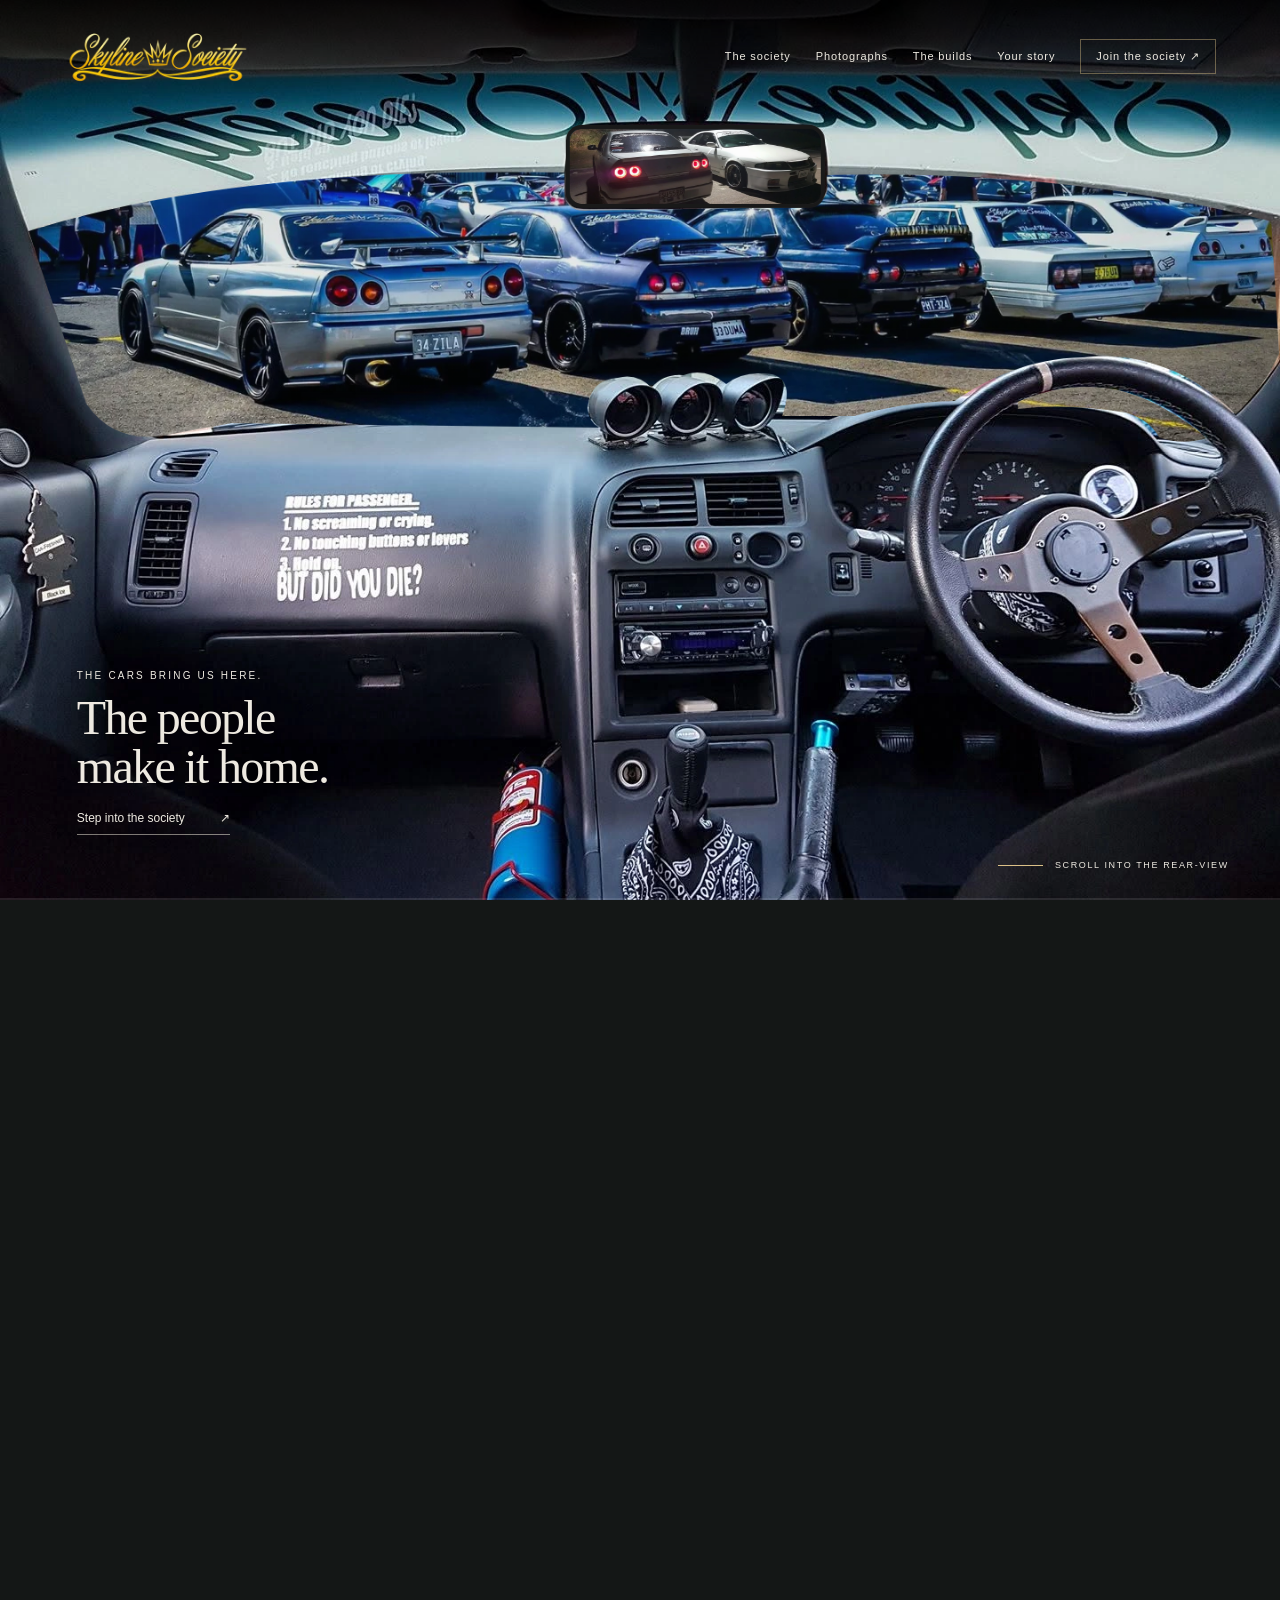
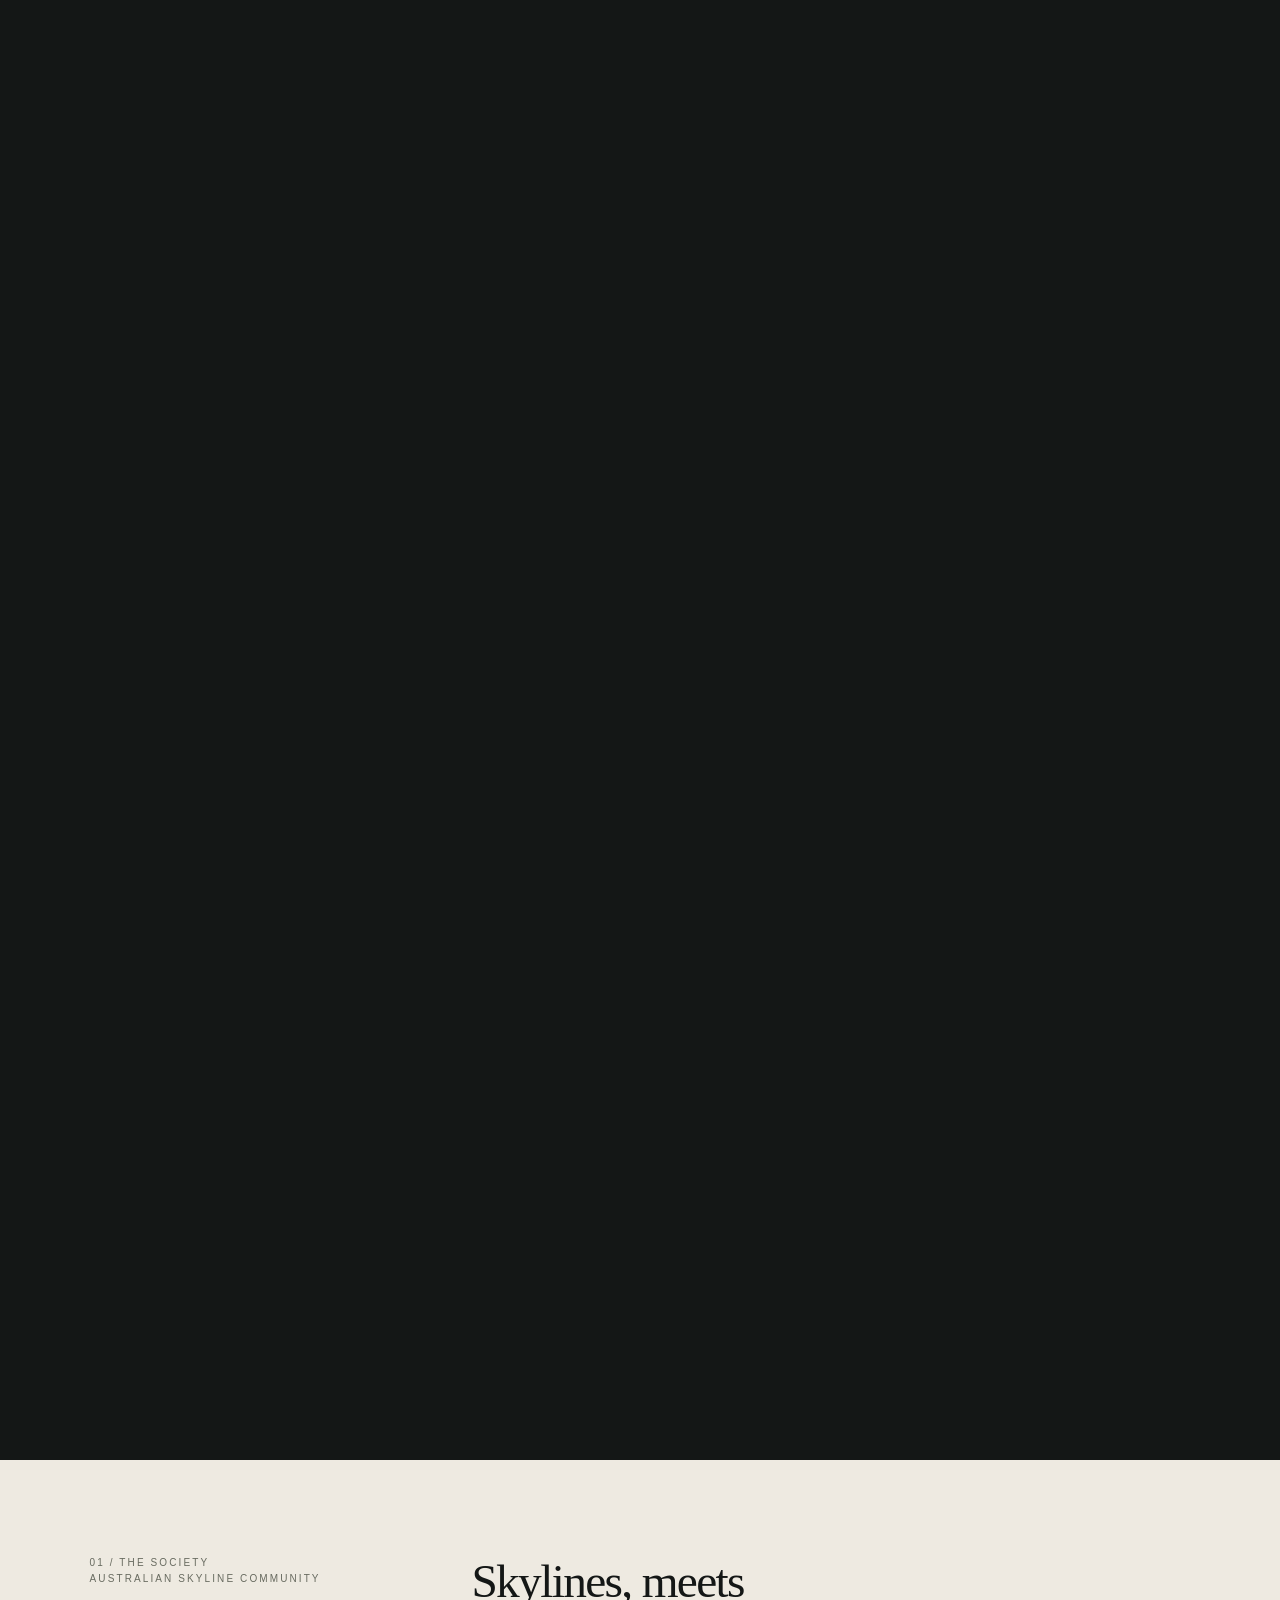
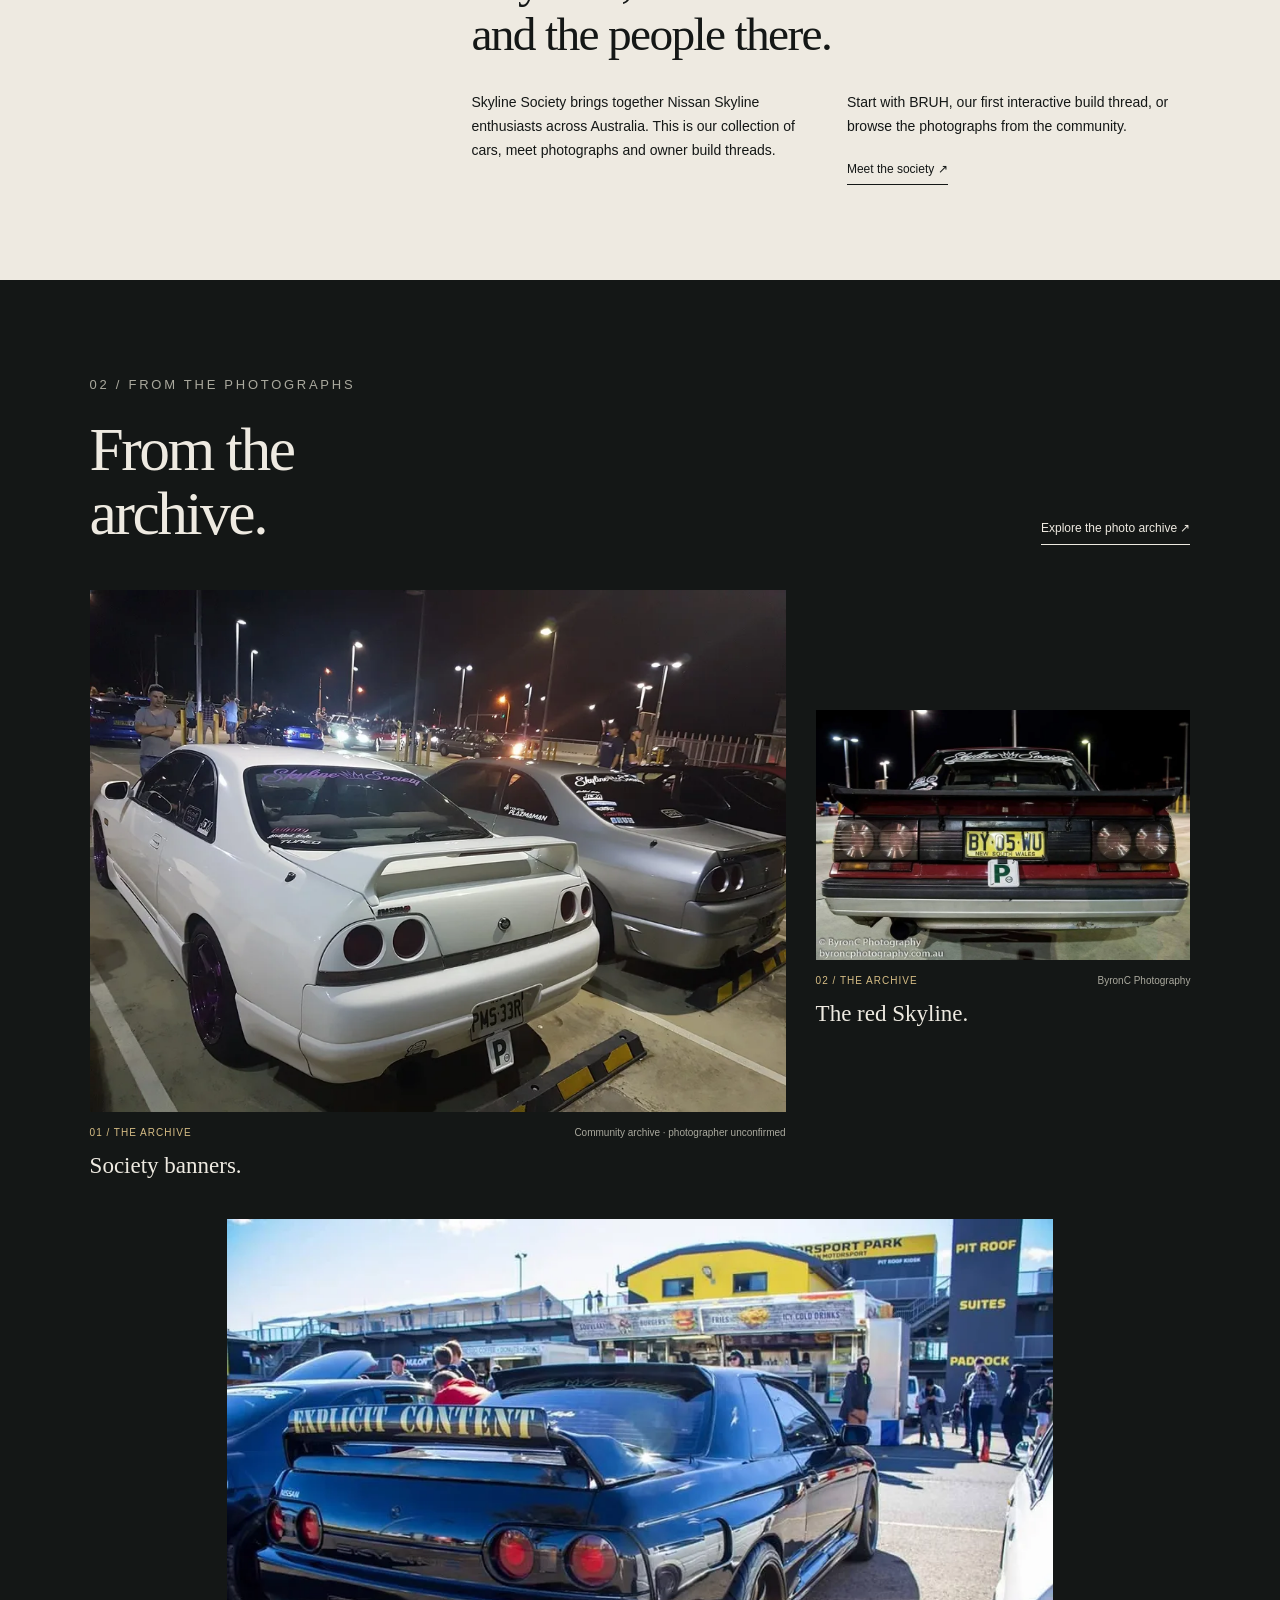
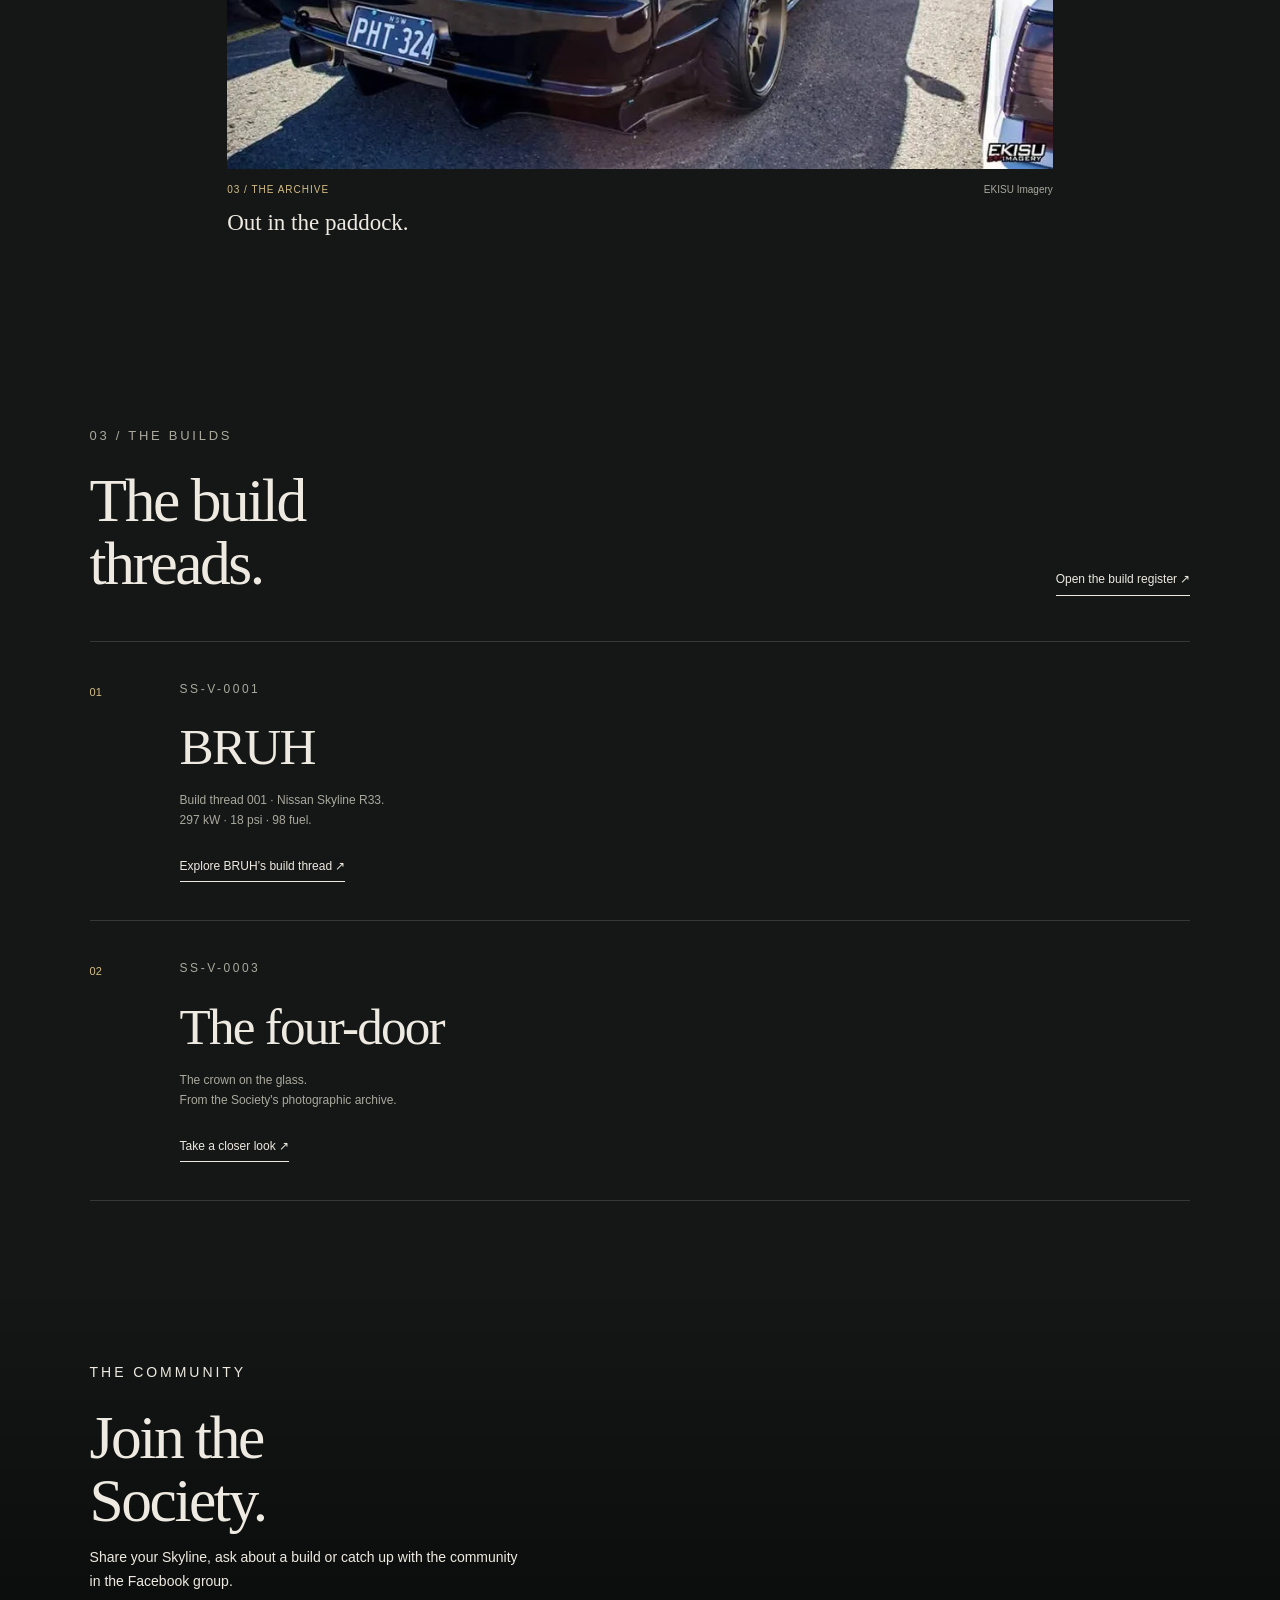
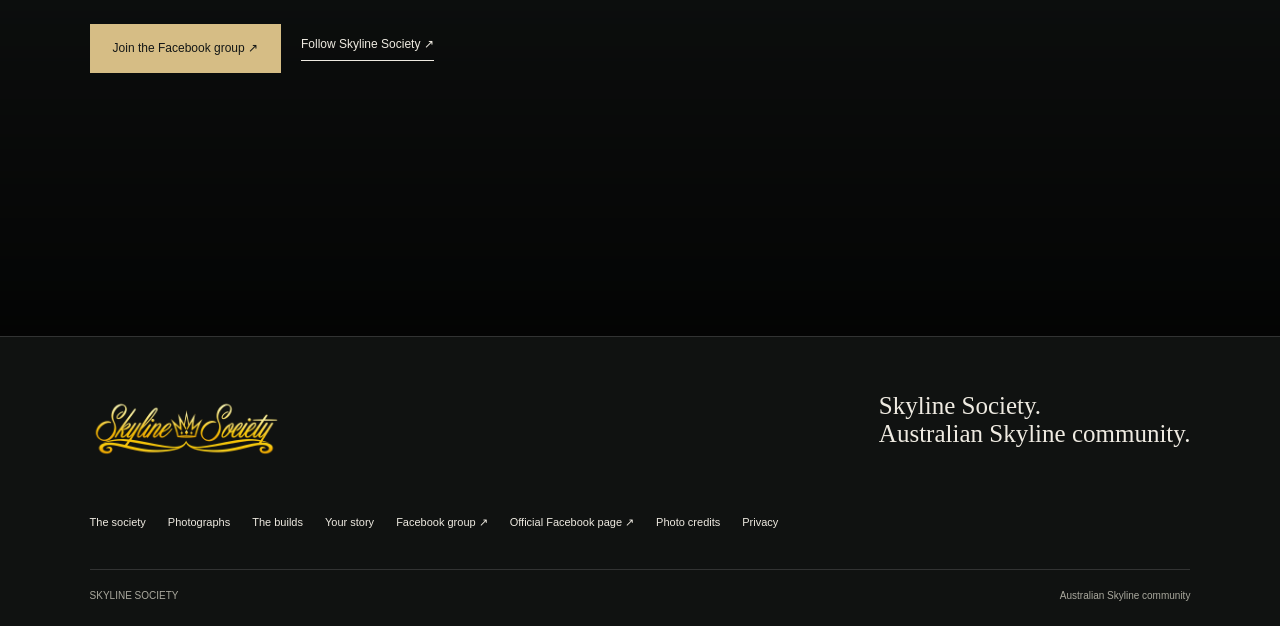
==== index.html @ 72d6beca "Publish Skyline Society website" ====
<!doctype html>
<html lang="en-AU">
<head><meta charset="utf-8"><meta name="viewport" content="width=device-width,initial-scale=1"><meta name="robots" content="index,follow"><meta name="theme-color" content="#111313"><title>Skyline Society — The cars. The people. The society.</title><link rel="stylesheet" href="/landing/landing.css"><script src="/landing/landing.js" defer></script><link rel="stylesheet" href="/site.css"><script src="/site.js" defer></script><link rel="canonical" href="https://skylinesociety.com.au/"><meta property="og:type" content="website"><meta property="og:site_name" content="Skyline Society"><meta property="og:url" content="https://skylinesociety.com.au/"><meta name="referrer" content="strict-origin-when-cross-origin"></head>
<body>
<a class="skip" href="#society">Skip the journey</a>
<header class="site-header home-header"><a class="site-brand" href="/" aria-label="Skyline Society home"><img src="/assets/logo.webp" width="2062" height="763" alt="Skyline Society"></a><button class="menu-toggle" type="button" aria-expanded="false" aria-controls="site-nav">Menu</button><nav class="site-nav" id="site-nav" aria-label="Main navigation"><a href="/society.html">The society</a><a href="/archive.html">Photographs</a><a href="/builds.html">The builds</a><a href="/share.html">Your story</a><a class="join-link" href="https://www.facebook.com/groups/SkylineSociety" target="_blank" rel="noopener noreferrer">Join the society ↗</a></nav></header>
<main>
<section id="journey" class="journey" aria-label="From the cabin into the rear-view mirror">
<div class="viewport">
<div class="cabin" aria-hidden="true">
<svg viewBox="0 0 1440 1080" xmlns="http://www.w3.org/2000/svg">
<defs>
<clipPath id="windscreen"><path d="M32 260 Q265 187 635 194 L635 215 Q635 237 658 237 L904 233 Q931 229 931 210 L930 197 Q1198 190 1430 249 L1439 398 Q1420 438 1390 466 C1350 424 1285 393 1218 402 C1159 403 1110 426 1074 451 Q1020 452 961 468 L880 468 Q897 419 857 420 Q833 419 817 432 Q793 413 769 422 Q747 420 733 436 Q716 419 695 425 Q664 427 661 459 Q662 474 674 481 L260 476 L183 490 Q127 498 97 454 Z"/><path d="M1145 452 Q1235 414 1314 462 Q1340 476 1357 493 Q1329 501 1304 492 Q1293 472 1266 464 Q1200 453 1145 460 Z"/></clipPath>
<linearGradient id="glass" x1="0" y1="0" x2="0" y2="1"><stop stop-color="#33504e" stop-opacity=".16"/><stop offset="1" stop-color="#132927" stop-opacity=".03"/></linearGradient>
</defs>
<image href="/assets/cabin-interior.webp" width="1440" height="1080"/>
<g clip-path="url(#windscreen)"><image href="/assets/paddock-1600.webp" x="0" y="-60" width="1440" height="600" preserveAspectRatio="xMidYMid slice"/><rect x="0" y="170" width="1440" height="340" fill="url(#glass)"/></g>
</svg>
</div>
<div class="mirror" role="img" aria-label="Two Skyline Society cars parked together after dark"><img src="/assets/night-pair-1600.webp" width="2048" height="1536" alt="Silver and white Skyline Society coupes parked together at night" fetchpriority="high"></div>
<div class="intro"><p class="eyebrow">THE CARS BRING US HERE.</p><h1>The people<br>make it home.</h1><a class="journey-link" href="#society">Step into the society <span aria-hidden="true">↗</span></a></div>
<div class="scroll-cue"><span class="cue-line" aria-hidden="true"></span><span>SCROLL INTO THE REAR-VIEW</span></div>
<div class="arrival"><p class="eyebrow">A DIFFERENT VIEW. THE SAME SOCIETY.</p><h2>Good company.<br>After dark.</h2><a href="/builds/bruh/">Explore BRUH’s build <span aria-hidden="true">↗</span></a></div>
<div class="progress" aria-hidden="true"><i></i></div>
</div>
</section>
<section class="chapter paper home-story" id="society"><div class="story-intro"><p class="kicker">01 / THE SOCIETY<br>AUSTRALIAN SKYLINE COMMUNITY</p><div><h2 class="lead">Skylines, meets<br>and the people there.</h2><div class="story-copy"><p>Skyline Society brings together Nissan Skyline enthusiasts across Australia. This is our collection of cars, meet photographs and owner build threads.</p><div><p>Start with BRUH, our first interactive build thread, or browse the photographs from the community.</p><a class="small-link" href="/society.html">Meet the society ↗</a></div></div></div></div></section>
<section class="chapter"><div class="section-top"><div><p class="kicker">02 / FROM THE PHOTOGRAPHS</p><h2 class="section-title">From the<br>archive.</h2></div><a class="small-link" href="/archive.html">Explore the photo archive ↗</a></div><div class="photo-wall"><figure id="banner-pair"><a href="/assets/banner-pair-1600.webp"><img src="/assets/banner-pair-1600.webp" srcset="/assets/banner-pair-480.webp 480w, /assets/banner-pair-960.webp 960w, /assets/banner-pair-1600.webp 1600w" sizes="(max-width:650px) 100vw, 50vw" width="2048" height="1536" alt="White and silver coupes displaying Skyline Society rear-window banners" loading="lazy" decoding="async"></a><figcaption><span class="photo-number">01 / THE ARCHIVE</span><span>Community archive · photographer unconfirmed</span></figcaption><h3>Society banners.</h3></figure><figure id="red-classic"><a href="/assets/red-classic-960.webp"><img src="/assets/red-classic-960.webp" srcset="/assets/red-classic-480.webp 480w, /assets/red-classic-960.webp 960w" sizes="(max-width:650px) 100vw, 50vw" width="1000" height="667" alt="Rear of a red Skyline displaying a Society banner" loading="lazy" decoding="async"></a><figcaption><span class="photo-number">02 / THE ARCHIVE</span><span>ByronC Photography</span></figcaption><h3>The red Skyline.</h3></figure><figure id="black-coupe"><a href="/assets/black-coupe-960.webp"><img src="/assets/black-coupe-960.webp" srcset="/assets/black-coupe-480.webp 480w, /assets/black-coupe-960.webp 960w" sizes="(max-width:650px) 100vw, 50vw" width="1080" height="720" alt="Black Skyline photographed from behind in a paddock" loading="lazy" decoding="async"></a><figcaption><span class="photo-number">03 / THE ARCHIVE</span><span>EKISU Imagery</span></figcaption><h3>Out in the paddock.</h3></figure></div></section>
<section class="chapter" id="builds"><div class="section-top"><div><p class="kicker">03 / THE BUILDS</p><h2 class="section-title">The build<br>threads.</h2></div><a class="small-link" href="/builds.html">Open the build register ↗</a></div><div class="ledger"><article class="ledger-row"><span class="ledger-index">01</span><div><p class="kicker">ss-v-0001</p><h3><a href="/builds/bruh/">BRUH</a></h3><p>Build thread 001 · Nissan Skyline R33.<br>297 kW · 18 psi · 98 fuel.</p><a class="small-link" href="/builds/bruh/">Explore BRUH’s build thread ↗</a></div></article><article class="ledger-row"><span class="ledger-index">02</span><div><p class="kicker">ss-v-0003</p><h3><a href="/vehicles/ss-v-0003.html">The four-door</a></h3><p>The crown on the glass.<br>From the Society's photographic archive.</p><a class="small-link" href="/vehicles/ss-v-0003.html">Take a closer look ↗</a></div></article></div></section>
<section class="community-band community-text"><div><p class="kicker">THE COMMUNITY</p><h2 class="section-title">Join the<br>Society.</h2><p>Share your Skyline, ask about a build or catch up with the community in the Facebook group.</p><div class="action-row"><a class="button" href="https://www.facebook.com/groups/SkylineSociety" target="_blank" rel="noopener noreferrer">Join the Facebook group ↗</a><a class="small-link" href="https://www.facebook.com/SkylineSocietyOfficial" target="_blank" rel="noopener noreferrer">Follow Skyline Society ↗</a></div></div></section>
</main>
<footer class="site-footer"><div class="footer-top"><a href="/" aria-label="Skyline Society home"><img src="/assets/logo.webp" width="2062" height="763" alt="Skyline Society"></a><p>Skyline Society.<br>Australian Skyline community.</p></div><nav class="footer-nav" aria-label="Footer"><a href="/society.html">The society</a><a href="/archive.html">Photographs</a><a href="/builds.html">The builds</a><a href="/share.html">Your story</a><a class="" href="https://www.facebook.com/groups/SkylineSociety" target="_blank" rel="noopener noreferrer">Facebook group ↗</a><a class="" href="https://www.facebook.com/SkylineSocietyOfficial" target="_blank" rel="noopener noreferrer">Official Facebook page ↗</a><a href="/information.html#credits">Photo credits</a><a href="/information.html#privacy">Privacy</a></nav><div class="footer-bottom"><span>SKYLINE SOCIETY</span><span>Australian Skyline community</span></div></footer>
</body></html>
---- landing/landing.css ----
*{box-sizing:border-box}html{scroll-behavior:smooth}body{margin:0;background:#111313;color:#f3efdf;font-family:Arial,Helvetica,sans-serif}a{color:inherit;text-decoration:none}a:hover{text-decoration:underline;text-underline-offset:5px}a:focus-visible{outline:2px solid #ead290;outline-offset:7px}.skip{position:fixed;top:-100px;left:20px;z-index:100;background:#111;padding:15px}.skip:focus{top:20px}.masthead{position:absolute;z-index:10;top:0;left:0;width:100%;display:flex;align-items:center;justify-content:space-between;padding:20px 4vw;background:linear-gradient(#000b,transparent)}.masthead img{width:190px;height:auto;display:block}.masthead nav{display:flex;gap:30px;font-size:12px;letter-spacing:.08em}.journey{height:100svh}.viewport{position:sticky;top:0;height:100svh;overflow:hidden;background:#111313}.cabin{position:absolute;width:1440px;height:1080px;transform-origin:0 0;will-change:transform}.cabin svg{display:block;width:100%;height:100%}.mirror{position:absolute;overflow:hidden;border-radius:15px;outline:5px solid #191919;background:#161919;will-change:left,top,width,height}.mirror img{display:block;width:100%;height:100%;object-fit:cover;object-position:50% 53%}.intro{position:absolute;left:6vw;bottom:14%;max-width:620px;text-shadow:0 2px 28px #000}.intro:before{content:"";position:absolute;inset:-40px -60px;z-index:-1;background:radial-gradient(ellipse,#0009,transparent 72%)}.eyebrow{font-size:10px;font-weight:500;letter-spacing:.22em;line-height:1.6}.intro h1,.arrival h2{font-family:Georgia,'Times New Roman',serif;font-weight:400;font-size:clamp(38px,5.2vw,78px);line-height:1.02;letter-spacing:-.035em;margin:14px 0 24px}.journey-link,.arrival a{font-size:12px;padding-bottom:9px;border-bottom:1px solid #f3efdf88;display:inline-flex;gap:35px}.scroll-cue{position:absolute;bottom:30px;left:6vw;display:flex;align-items:center;gap:12px;font-size:9px;letter-spacing:.18em}.cue-line{display:block;height:1px;width:45px;background:#dbc087}.arrival{position:absolute;bottom:10%;left:6vw;opacity:0;visibility:hidden;text-shadow:0 2px 25px #000}.progress{position:absolute;bottom:0;left:0;width:100%;height:2px;background:#ffffff1a}.progress i{display:block;height:100%;width:100%;background:#d2b875;transform:scaleX(0);transform-origin:left}.society{display:grid;grid-template-columns:1fr 2fr;gap:30px;padding:100px 7vw;background:#eeeadf;color:#272822;scroll-margin-top:20px}.society h2{font:400 clamp(34px,4vw,62px)/1.05 Georgia,serif;letter-spacing:-.04em;margin:0 0 28px}.society p:not(.eyebrow){max-width:420px;line-height:1.7;font-size:15px}.links{display:flex;flex-wrap:wrap;gap:22px;margin-top:32px;font-size:12px}.links a{padding-bottom:7px;border-bottom:1px solid #666}.full-photo{margin:0;position:relative}.full-photo img{display:block;width:100%;max-height:750px;object-fit:cover}.full-photo figcaption{padding:20px 7vw;font:400 22px Georgia,serif}footer{padding:35px 7vw;display:flex;flex-wrap:wrap;gap:20px;justify-content:space-between;font-size:11px;color:#bcbbaa}.enhanced .journey{height:340svh}.no-motion .journey{height:100svh}.no-motion .scroll-cue{display:none}.no-motion .viewport{position:relative}.no-motion .progress{display:none}@media(max-width:650px){.masthead{padding:20px}.masthead img{width:140px}.masthead nav{gap:14px;font-size:10px}.intro{left:24px;bottom:15%}.intro h1{font-size:43px}.scroll-cue{left:24px;bottom:26px;font-size:8px}.arrival{left:24px;right:20px;bottom:9%}.arrival h2{font-size:48px}.society{grid-template-columns:1fr;padding:65px 25px}.society h2{font-size:38px}.full-photo img{min-height:320px}.links{flex-direction:column;align-items:flex-start}footer{padding:30px 25px}.enhanced .journey{height:290svh}}@media(prefers-reduced-motion:reduce){html{scroll-behavior:auto}}
.enhanced.no-motion .journey{height:100svh}@media(min-width:651px){.intro{bottom:65px}.intro h1{font-size:48px;margin:10px 0 16px}.intro .eyebrow{margin:0}.scroll-cue{left:auto;right:4vw;bottom:30px}}
---- site.css ----
:root{--ink:#141716;--paper:#eeeae1;--gold:#d6bd85;--quiet:#aaa99e;--line:#ffffff24}*{box-sizing:border-box}html{scroll-behavior:smooth}body{margin:0;background:var(--ink);color:var(--paper);font-family:Arial,Helvetica,sans-serif}a{color:inherit;text-decoration:none}a:hover{text-decoration:underline;text-underline-offset:5px}button,input,textarea{font:inherit}button,a,input,textarea{touch-action:manipulation}a:focus-visible,button:focus-visible,input:focus-visible,textarea:focus-visible,summary:focus-visible{outline:2px solid var(--gold);outline-offset:5px}button{cursor:pointer}img{max-width:100%;height:auto}figure{margin:0}p{line-height:1.7}button{color:inherit}.skip{position:fixed;left:20px;top:-100px;z-index:90;padding:15px;background:var(--ink)}.skip:focus{top:15px}.site-header{display:flex;align-items:center;justify-content:space-between;gap:24px;padding:22px 5vw;border-bottom:1px solid var(--line);position:relative;z-index:20;background:var(--ink)}.site-header.home-header{position:absolute;top:0;left:0;width:100%;background:linear-gradient(#000c,transparent);border:0}.site-brand{display:block;flex-shrink:0}.site-brand img{display:block;width:185px}.site-nav{display:flex;align-items:center;gap:25px;font-size:11px;letter-spacing:.08em}.site-nav a[aria-current=page]{color:var(--gold)}.site-nav .join-link{padding:10px 15px;border:1px solid #d6bd8570}.menu-toggle{display:none;background:transparent;border:1px solid var(--line);padding:10px 14px}.site-main{min-height:70vh}.kicker{font-size:10px;letter-spacing:.21em;text-transform:uppercase;line-height:1.6;margin:0 0 22px;font-weight:400}.display{font:400 clamp(44px,6.5vw,100px)/.96 Georgia,'Times New Roman',serif;letter-spacing:-.055em;margin:0}.display em{font-weight:400;color:var(--gold)}.section-title{font:400 clamp(35px,4.8vw,70px)/1.03 Georgia,serif;letter-spacing:-.04em;margin:0}.small-link{display:inline-block;font-size:12px;border-bottom:1px solid currentColor;padding:0 0 7px;line-height:1.4}.section-top{display:flex;justify-content:space-between;align-items:flex-end;gap:30px;margin-bottom:45px}.section-top p{max-width:340px;font-size:13px;color:var(--quiet)}.chapter{padding:95px 7vw}.paper{background:var(--paper);color:var(--ink)}.paper .kicker{color:#686b60}.paper .section-top p{color:#65685e}.story-intro{display:grid;grid-template-columns:1fr 2.2fr;gap:55px}.story-intro .lead{font:400 clamp(30px,3.7vw,56px)/1.12 Georgia,serif;letter-spacing:-.035em;max-width:880px;margin:0 0 30px}.story-intro .story-copy{display:grid;grid-template-columns:1fr 1fr;gap:32px;max-width:780px}.story-copy p{font-size:14px;margin:0 0 20px}.signoff{width:175px;display:block;margin-top:20px}.photo-wall{display:grid;grid-template-columns:1.3fr .7fr;gap:40px 30px;align-items:start}.photo-wall figure:nth-child(2){padding-top:120px}.photo-wall figure:nth-child(3){grid-column:1/-1;width:75%;margin:auto}.photo-wall img{display:block;width:100%}.photo-wall figcaption,.photo-caption{display:flex;justify-content:space-between;gap:15px;margin-top:13px;font-size:10px;line-height:1.6;color:var(--quiet)}.photo-wall .photo-number{color:var(--gold);letter-spacing:.1em}.photo-wall h3{font:400 23px Georgia,serif;margin:12px 0 0}.ledger{border-top:1px solid var(--line)}.ledger-row{display:grid;grid-template-columns:55px 1fr 1.35fr;gap:35px;padding:38px 0;border-bottom:1px solid var(--line);align-items:center}.ledger-index{font-size:11px;color:var(--gold);align-self:start;padding-top:6px}.ledger-row h3,.ledger-row h2{font:400 clamp(32px,4vw,56px)/1 Georgia,serif;letter-spacing:-.035em;margin:10px 0 18px}.ledger-row p{font-size:12px;color:var(--quiet);max-width:310px}.ledger-image img{display:block;width:100%;max-height:430px;object-fit:contain;background:#101211}.ledger-row .small-link{margin-top:15px}.community-band{position:relative;min-height:640px;display:flex;align-items:flex-end;isolation:isolate;padding:65px 7vw}.community-band>img{position:absolute;inset:0;width:100%;height:100%;object-fit:cover;z-index:-2}.community-band:after{content:"";position:absolute;inset:0;background:linear-gradient(transparent,#000c);z-index:-1}.community-band .section-title{max-width:650px}.community-band p{max-width:440px;font-size:14px}.action-row{display:flex;flex-wrap:wrap;gap:20px;align-items:center;margin-top:30px}.button{display:inline-flex;align-items:center;justify-content:center;gap:20px;padding:15px 22px;border:1px solid #d6bd8588;background:var(--gold);color:var(--ink);font-size:12px;line-height:1.4;min-height:46px}.button.secondary{background:transparent;color:inherit;border-color:currentColor}.button:hover{text-decoration:none;filter:brightness(1.08)}.merch-block{display:grid;grid-template-columns:1fr 1fr;gap:70px;align-items:center}.merch-mark{display:flex;align-items:center;justify-content:center;min-height:280px;background:#171b18;padding:50px}.merch-mark img{width:100%}.merch-block p{max-width:420px;font-size:14px}.quiet{color:var(--quiet)}.paper .quiet{color:#666b61}.site-footer{display:block;padding:55px 7vw 25px;background:#101211;border-top:1px solid var(--line);font-size:12px;color:var(--paper)}.footer-top{display:flex;justify-content:space-between;gap:30px;align-items:start;margin-bottom:50px}.footer-top img{width:190px}.footer-top p{font:400 25px Georgia,serif;margin:0}.footer-nav{display:flex;flex-wrap:wrap;gap:22px;margin-bottom:40px;font-size:11px}.footer-bottom{display:flex;justify-content:space-between;flex-wrap:wrap;gap:16px;padding-top:20px;border-top:1px solid var(--line);font-size:10px;color:var(--quiet)}.page-title{padding:80px 7vw 55px}.page-title .intro-copy{max-width:560px;font-size:14px;color:var(--quiet);margin:30px 0 0}.page-title .back{display:block;width:fit-content;margin-bottom:35px;font-size:11px;color:var(--gold)}.archive-tools{display:none;gap:25px;align-items:center;justify-content:space-between;padding:0 7vw 35px;flex-wrap:wrap}.js .archive-tools{display:flex}.filter-list{display:flex;gap:8px;flex-wrap:wrap}.filter-list button{border:1px solid var(--line);background:transparent;padding:11px 16px;font-size:11px}.filter-list button[aria-pressed=true]{background:var(--paper);color:var(--ink)}.archive-search{display:flex;gap:12px;align-items:center;font-size:11px}.archive-search input{border:0;border-bottom:1px solid #b3b3a680;background:transparent;color:var(--paper);padding:10px 0;width:200px;border-radius:0}.result-count{font-size:11px;color:var(--quiet);padding:0 7vw 22px;margin:0}.archive-grid{padding:0 7vw 90px;display:grid;grid-template-columns:repeat(3,minmax(0,1fr));gap:45px 24px;align-items:start}.archive-grid figure img{display:block;width:100%;background:#0b0d0c}.archive-grid figure h2{font-size:12px;line-height:1.5;font-weight:400;margin:13px 0 5px}.archive-grid figure p{font-size:10px;color:var(--quiet);margin:0}.archive-grid figure[hidden]{display:none}.empty-result{padding:0 7vw 80px;font:400 25px Georgia,serif}.viewer{border:1px solid #ffffff29;background:#111513;color:var(--paper);padding:18px;width:min(1200px,96vw);max-height:96svh}.viewer::backdrop{background:#030504ee}.viewer-toolbar{display:flex;align-items:center;justify-content:space-between;gap:15px;font-size:11px;margin-bottom:12px}.viewer button{background:transparent;border:1px solid #ffffff40;padding:10px 16px;font-size:11px;min-height:42px}.viewer img{display:block;max-height:69svh;width:100%;object-fit:contain}.viewer-caption{font-size:12px;line-height:1.5}.viewer-credit{font-size:10px;color:var(--quiet)}.viewer-bottom{display:flex;justify-content:space-between;align-items:center;gap:15px}.feature-layout{padding:0 7vw 80px}.feature-hero img{display:block;max-height:80svh;object-fit:contain;width:100%;background:#101211}.feature-text{display:grid;grid-template-columns:1.4fr 1fr;gap:80px;padding:65px 0}.feature-text h2{font:400 35px Georgia,serif;margin:0 0 20px}.feature-text p{font-size:14px;max-width:570px}.record{margin:0}.record div{display:flex;justify-content:space-between;gap:20px;border-top:1px solid var(--line);padding:18px 0;font-size:11px}.record dt{color:var(--quiet)}.record dd{text-align:right;margin:0}.feature-gallery{display:grid;grid-template-columns:1fr 1fr;gap:25px}.feature-gallery img{display:block;width:100%}.profile-next{display:flex;justify-content:space-between;gap:20px;border-top:1px solid var(--line);margin-top:50px;padding-top:25px;font-size:12px}.split-story{display:grid;grid-template-columns:1fr 1fr;gap:55px;align-items:center}.split-story img{display:block;width:100%}.split-story p{font-size:14px;max-width:460px}.wide-photo{margin:0}.wide-photo img{display:block;width:100%;max-height:760px;object-fit:contain;background:#0d100e}.wide-photo figcaption{padding:12px 7vw;font-size:10px;color:var(--quiet)}.contribute-grid{display:grid;grid-template-columns:.8fr 1.2fr;gap:80px}.contribute-grid h2{font:400 34px Georgia,serif;margin:0 0 25px}.contribute-grid p,.contribute-grid li{font-size:13px;line-height:1.7}.contribute-grid ul{padding-left:18px}.draft-form{border-top:1px solid var(--line);padding-top:30px}.draft-form label{display:block;font-size:12px;margin-bottom:22px}.draft-form input,.draft-form textarea{display:block;width:100%;margin-top:10px;border:1px solid #ffffff35;background:#101411;color:var(--paper);padding:14px;line-height:1.5;border-radius:0}.draft-form textarea{min-height:145px;resize:vertical}.draft-form .field-row{display:grid;grid-template-columns:1fr 1fr;gap:20px}.form-status{font-size:12px;color:var(--gold);min-height:22px}.js-only{display:none}.js .js-only{display:block}.notes-layout{padding:0 7vw 90px;max-width:1100px}.notes-layout section{padding:25px 0;border-top:1px solid var(--line);scroll-margin-top:30px}.notes-layout h2{font:400 32px Georgia,serif}.notes-layout p,.notes-layout li{font-size:13px;line-height:1.8}.credit-list{padding-left:20px}.credit-list li{margin-bottom:12px}.concept-boards{padding:0 4vw 70px}.concept-boards figure{margin:0 0 55px}.concept-boards img{display:block;width:100%}.concept-boards figcaption{padding-top:15px;font-size:12px}.concept-directory{display:flex;flex-wrap:wrap;gap:12px;margin-top:25px}.concept-directory a{padding:12px 16px;border:1px solid var(--line);font-size:12px}.end-note{padding-top:30px;border-top:1px solid var(--line);font-size:11px;color:var(--quiet)}.home-story .kicker{font-size:10px}.home-story{scroll-margin-top:20px}#builds,#shirt{scroll-margin-top:25px}@media(min-width:1500px){.chapter,.page-title,.archive-tools,.feature-layout{padding-left:max(7vw,calc((100vw - 1500px)/2));padding-right:max(7vw,calc((100vw - 1500px)/2))}}@media(max-width:900px){.site-nav{gap:15px}.site-brand img{width:155px}.site-nav .join-link{display:none}.chapter{padding:65px 6vw}.story-intro{grid-template-columns:1fr;gap:20px}.photo-wall{gap:30px 20px}.photo-wall figure:nth-child(2){padding-top:60px}.ledger-row{grid-template-columns:35px 1fr 1.1fr;gap:20px}.community-band{min-height:540px}.archive-grid{grid-template-columns:repeat(2,minmax(0,1fr))}.feature-text{gap:40px}.contribute-grid{gap:35px}.merch-block{gap:35px}}@media(max-width:650px){.site-header{padding:18px 22px;gap:15px;flex-wrap:wrap}.site-brand img{width:140px}.js .menu-toggle{display:block}.site-nav{width:100%;flex-wrap:wrap;padding:15px 0;gap:20px}.js .site-nav{display:none}.js .site-nav.is-open{display:flex}.home-header:has(.is-open){background:#131714}.site-nav a{padding:8px 0;font-size:12px}.site-nav .join-link{display:inline-flex}.display{font-size:55px}.page-title{padding:55px 25px 40px}.section-title{font-size:40px}.chapter{padding:58px 25px}.story-intro .lead{font-size:33px}.story-intro .story-copy{grid-template-columns:1fr;gap:0}.section-top{display:block;margin-bottom:30px}.section-top>.small-link{margin-top:25px}.photo-wall{grid-template-columns:1fr}.photo-wall figure:nth-child(2){padding-top:0;width:82%;margin-left:auto}.photo-wall figure:nth-child(3){width:100%}.ledger-row{grid-template-columns:28px 1fr;gap:15px;padding:30px 0}.ledger-image{grid-column:2}.ledger-row h3,.ledger-row h2{font-size:38px}.ledger-row p{font-size:12px}.community-band{min-height:560px;padding:40px 25px}.community-band>img{object-position:45% center}.action-row{gap:18px}.merch-block{grid-template-columns:1fr;gap:35px}.merch-mark{min-height:180px;padding:35px}.footer-top{display:block;margin-bottom:30px}.footer-top p{margin-top:25px;font-size:22px}.site-footer{padding:40px 25px 25px}.footer-nav{gap:20px;line-height:1.6}.archive-tools{padding:0 25px 25px;gap:20px}.filter-list{gap:6px}.filter-list button{padding:10px 12px;min-height:42px}.archive-search{width:100%;justify-content:space-between}.archive-search input{width:70%;font-size:16px}.result-count{padding:0 25px 20px}.archive-grid{padding:0 25px 55px;gap:32px 15px}.archive-grid figure:first-child{grid-column:1/-1}.archive-grid figure h2{font-size:11px}.archive-grid figure p{font-size:10px}.viewer{padding:12px}.viewer img{max-height:59svh}.viewer-caption{font-size:11px}.viewer-toolbar{font-size:10px}.feature-layout{padding:0 25px 55px}.feature-text{grid-template-columns:1fr;gap:30px;padding:40px 0}.feature-gallery{grid-template-columns:1fr;gap:30px}.split-story,.contribute-grid{grid-template-columns:1fr;gap:35px}.draft-form .field-row{grid-template-columns:1fr;gap:0}.draft-form input,.draft-form textarea{font-size:16px}.notes-layout{padding:0 25px 55px}.concept-boards{padding:0 15px 45px}.concept-directory a{padding:12px}.empty-result{padding:0 25px 60px}}@media(prefers-reduced-motion:reduce){html{scroll-behavior:auto}}

@media(max-width:650px){.display{font-size:clamp(42px,13.8vw,55px)}.contribute-grid .action-row+h2{margin-top:38px}}
html:not(.enhanced) .cabin{width:100%;height:auto;aspect-ratio:4/3;top:0;left:0}
html:not(.enhanced) .mirror{left:44.5vw;top:10.07vw;width:19.58vw;height:5.83vw;outline-width:3px}
html:not(.enhanced) .viewport{background:#111313}
html:not(.enhanced) .intro{z-index:1}
@media(max-width:650px){html:not(.enhanced) .cabin{width:1000px;left:calc(50% - 542px)}html:not(.enhanced) .mirror{left:calc(50% - 97px);top:101px;width:196px;height:58px}}

.ledger-row{grid-template-columns:55px minmax(0,1fr)}.ledger-row>div{max-width:760px}.community-text{display:block;padding:65px 7vw}.community-text>div{max-width:720px}.community-text h2{max-width:600px}.wide-photo img{object-fit:contain;max-height:760px;background:#111}.photo-wall img{object-fit:contain} @media(max-width:650px){.ledger-row{grid-template-columns:28px minmax(0,1fr)}.community-text{padding:45px 24px}.site-nav a,.footer-nav a{min-height:44px;display:inline-flex;align-items:center}.spot{min-height:44px}.photo-wall img{height:auto}}
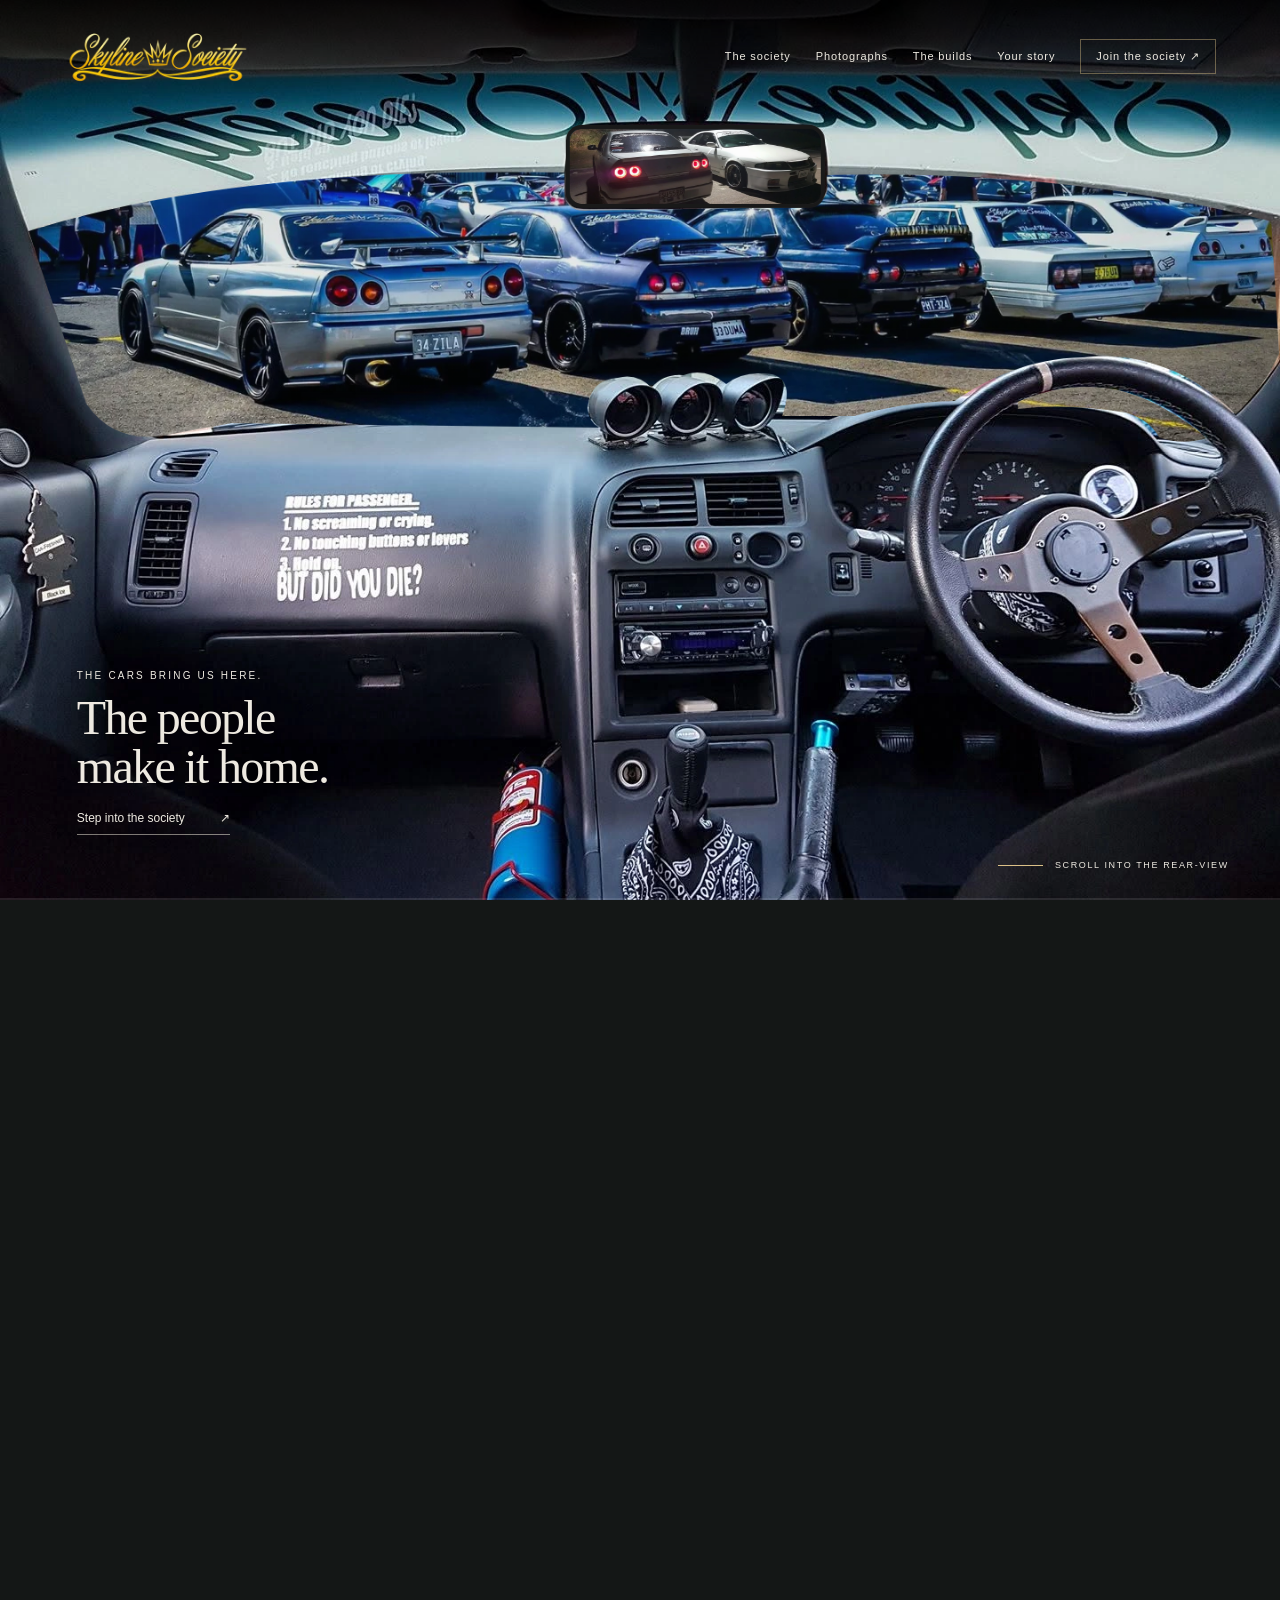
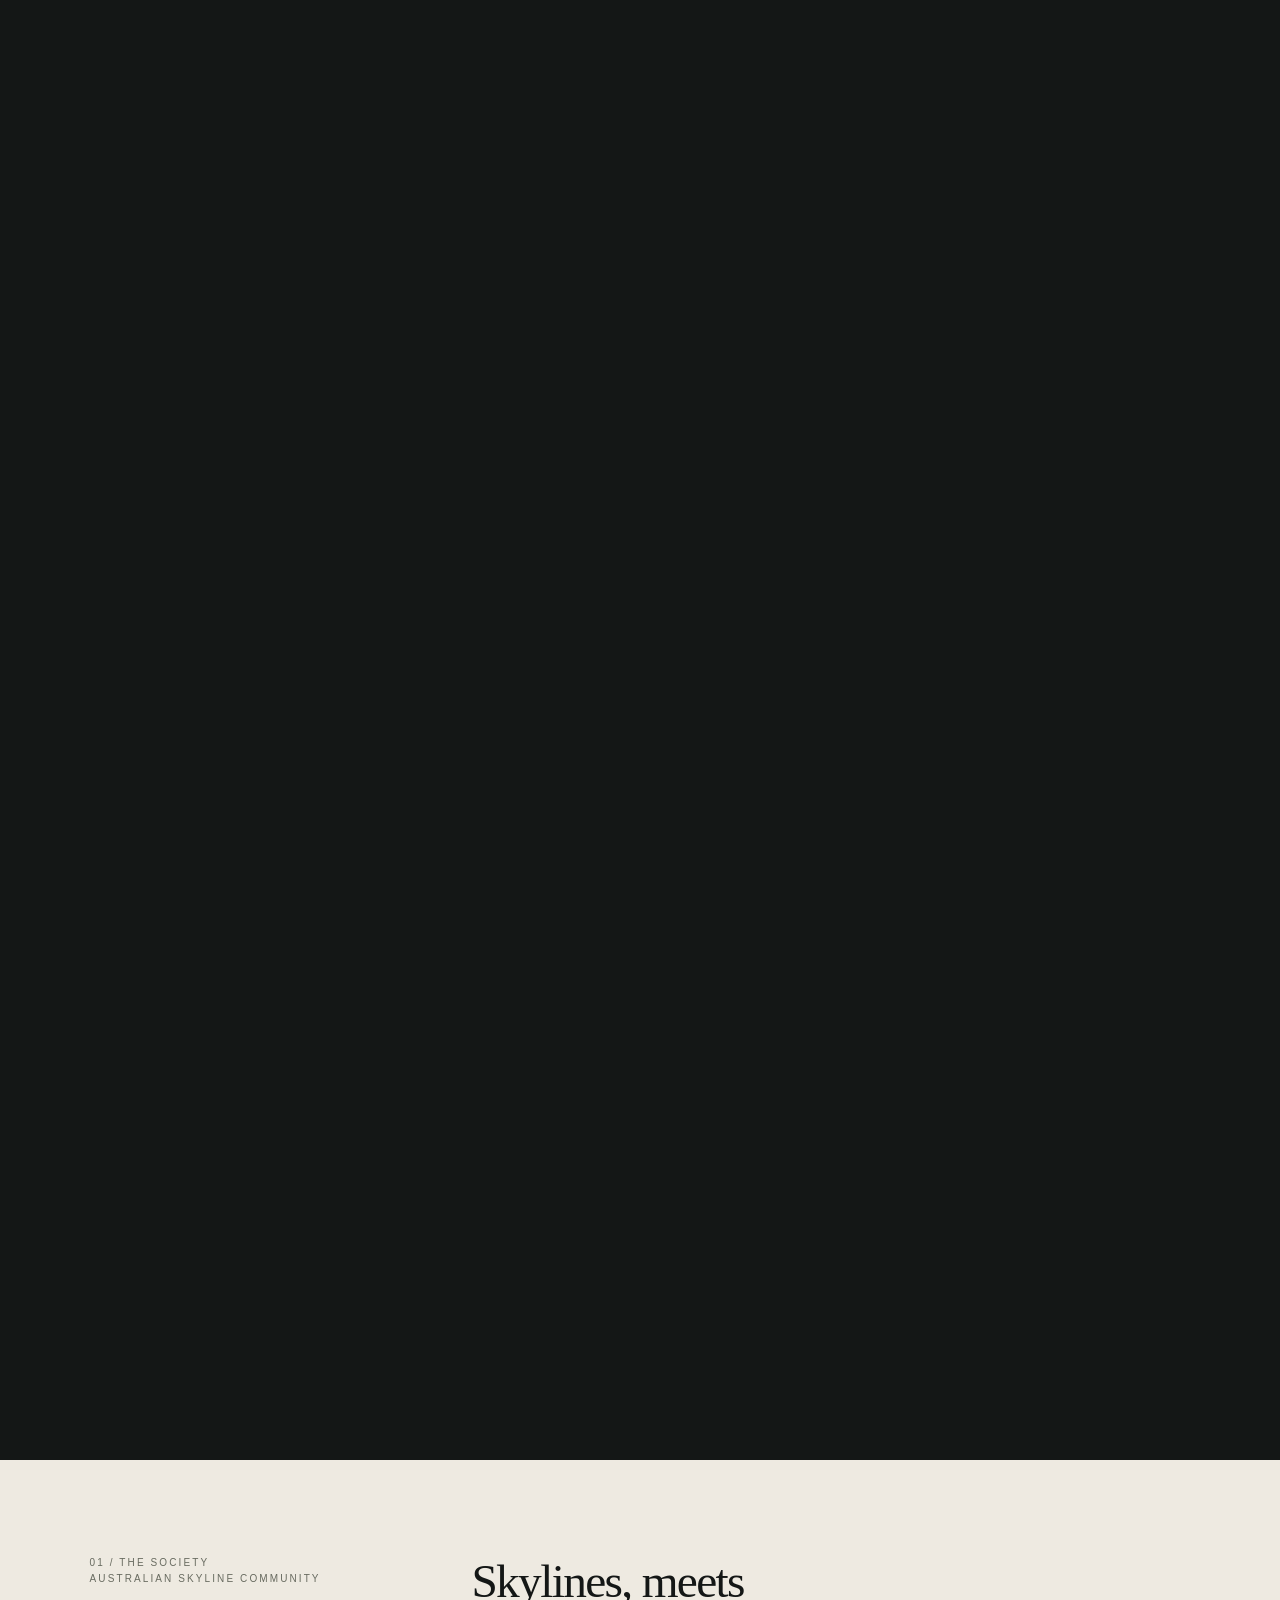
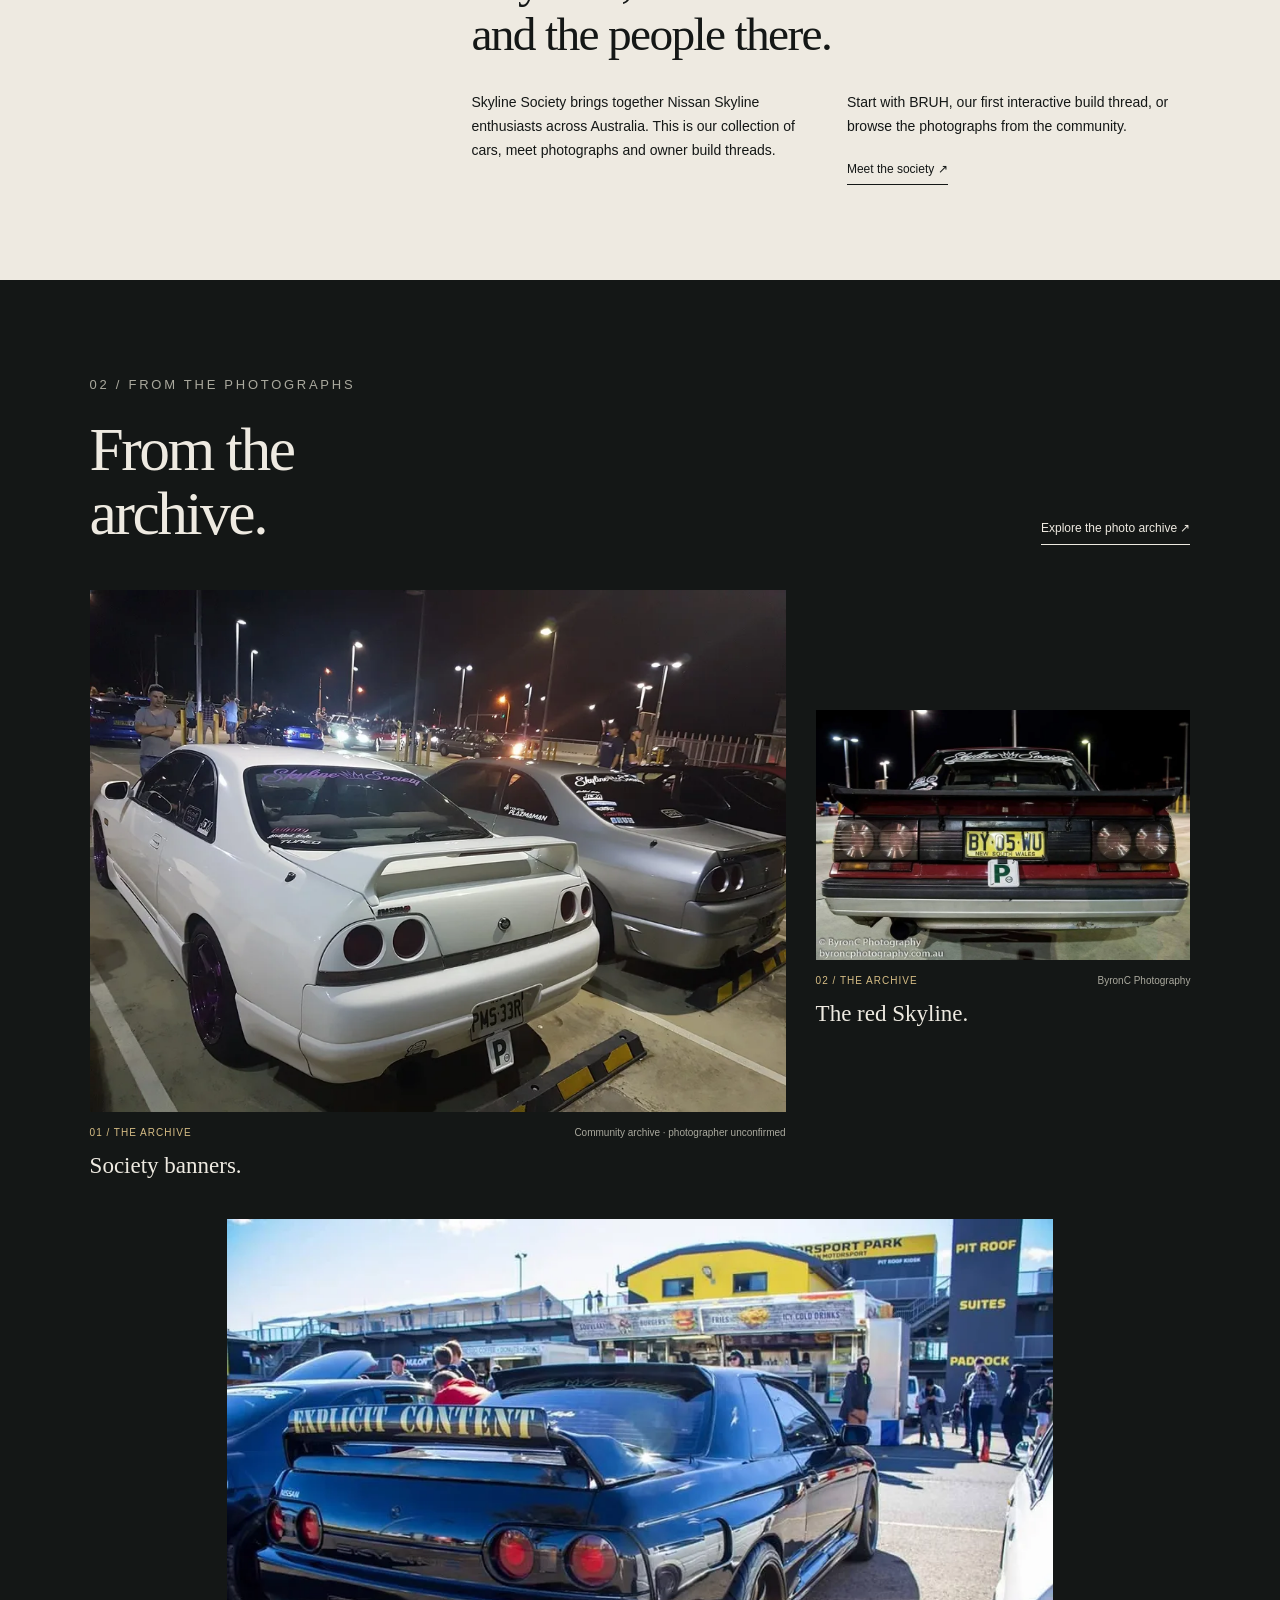
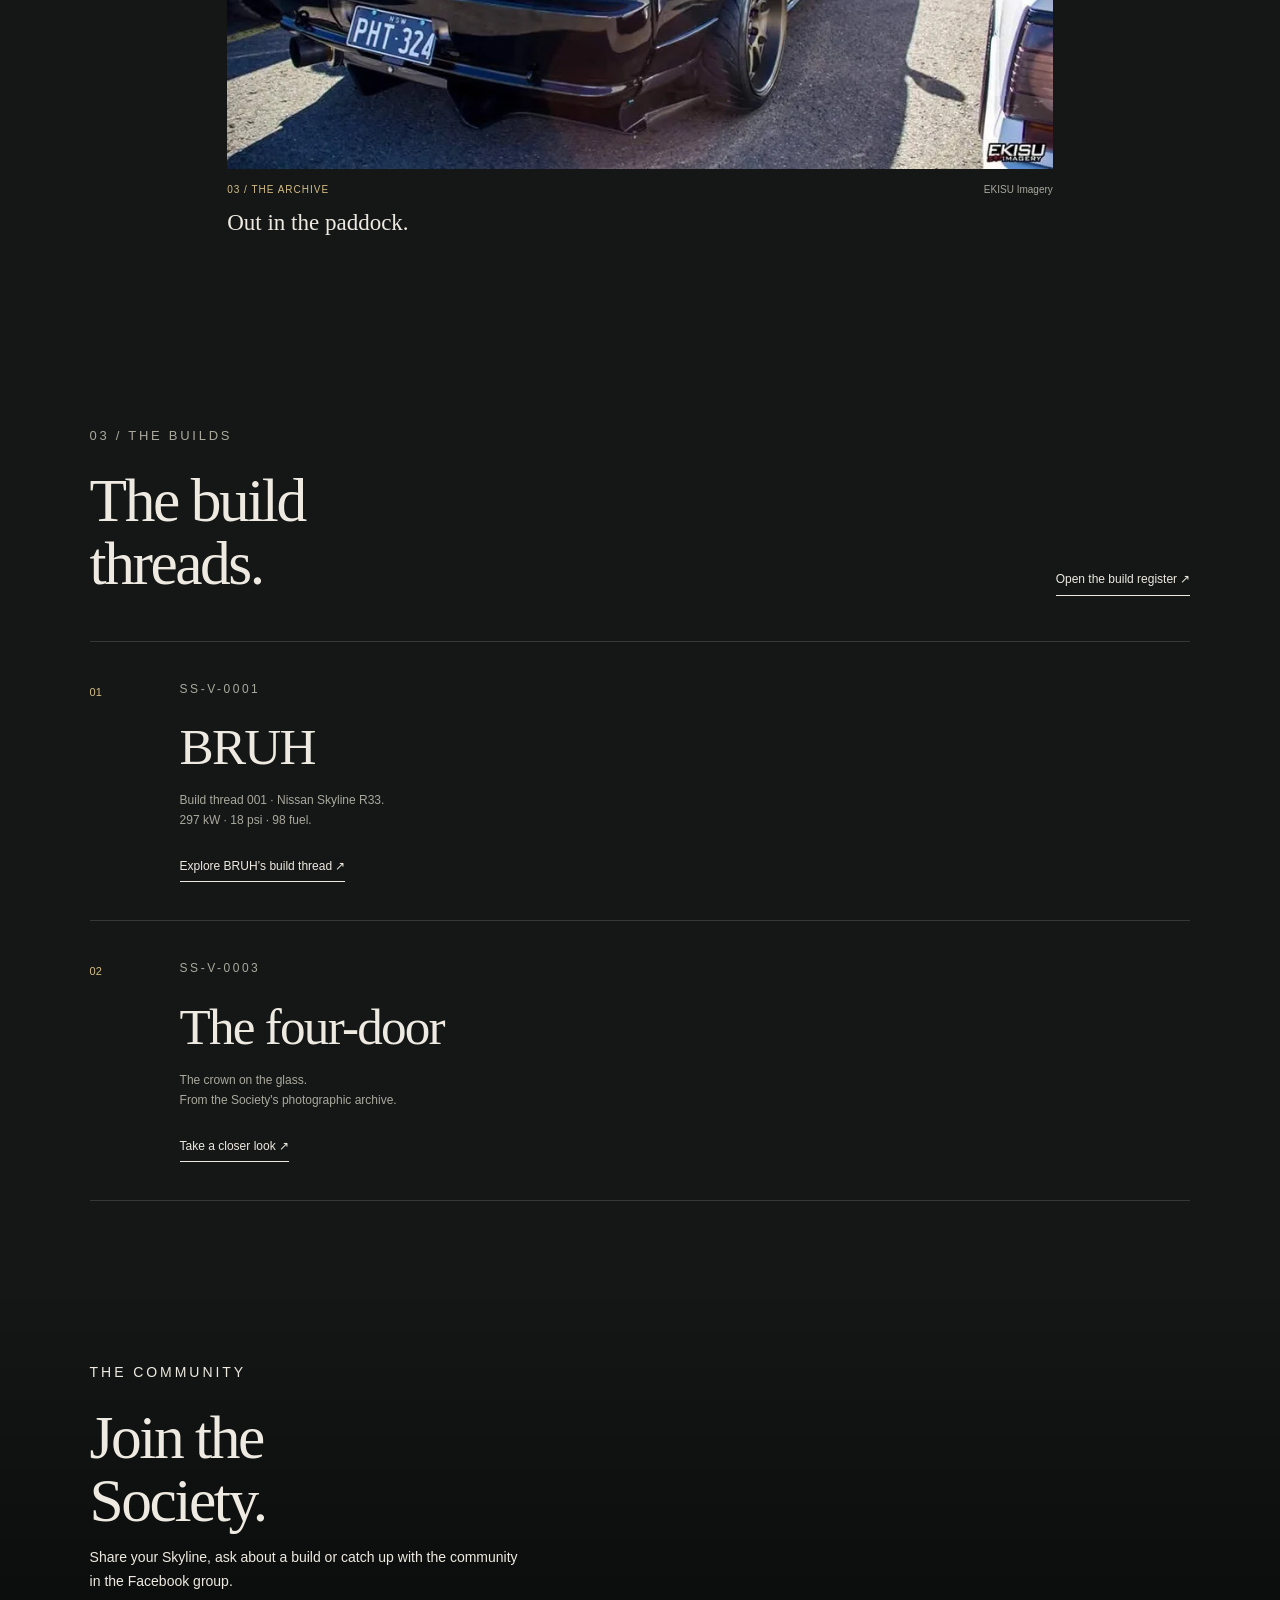
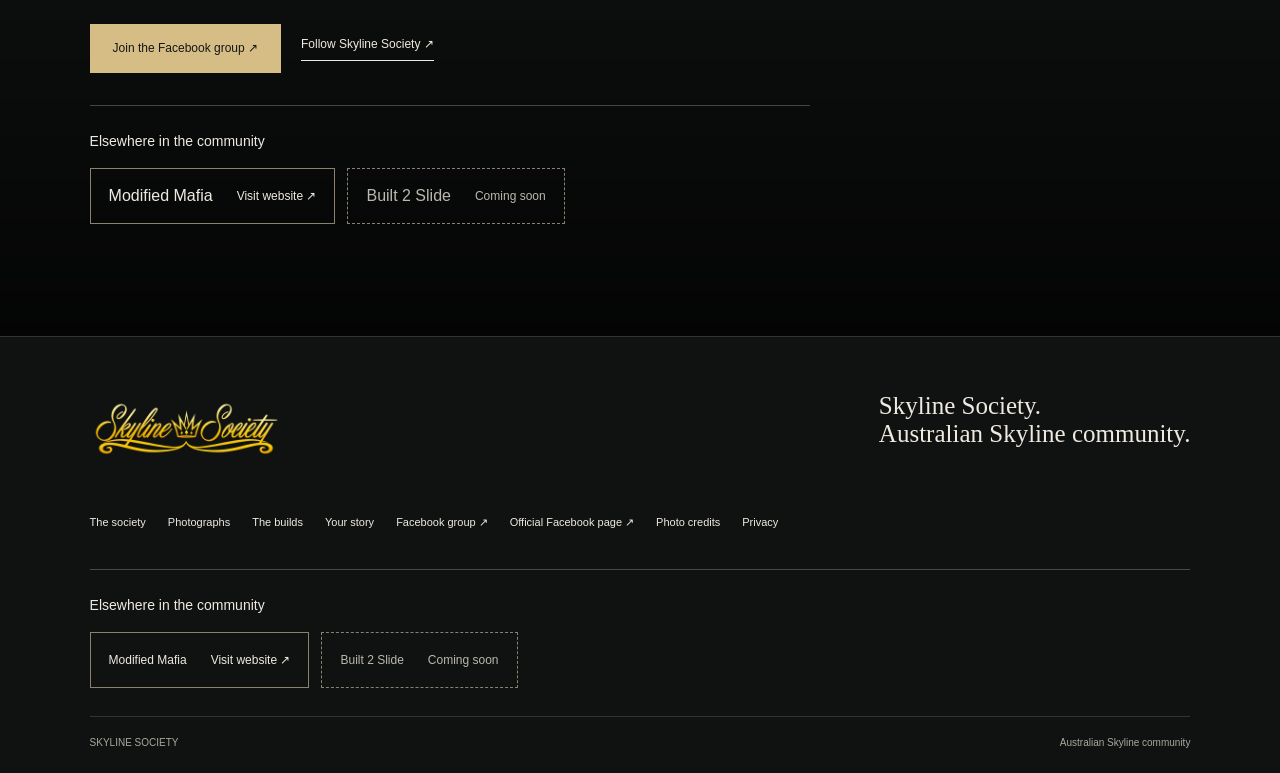
==== commit 1268e2f7: "Add Modified Mafia link and Built 2 Slide coming-soon button" ====
--- a/index.html
+++ b/index.html
@@ -27,7 +27,7 @@
 <section class="chapter paper home-story" id="society"><div class="story-intro"><p class="kicker">01 / THE SOCIETY<br>AUSTRALIAN SKYLINE COMMUNITY</p><div><h2 class="lead">Skylines, meets<br>and the people there.</h2><div class="story-copy"><p>Skyline Society brings together Nissan Skyline enthusiasts across Australia. This is our collection of cars, meet photographs and owner build threads.</p><div><p>Start with BRUH, our first interactive build thread, or browse the photographs from the community.</p><a class="small-link" href="/society.html">Meet the society ↗</a></div></div></div></div></section>
 <section class="chapter"><div class="section-top"><div><p class="kicker">02 / FROM THE PHOTOGRAPHS</p><h2 class="section-title">From the<br>archive.</h2></div><a class="small-link" href="/archive.html">Explore the photo archive ↗</a></div><div class="photo-wall"><figure id="banner-pair"><a href="/assets/banner-pair-1600.webp"><img src="/assets/banner-pair-1600.webp" srcset="/assets/banner-pair-480.webp 480w, /assets/banner-pair-960.webp 960w, /assets/banner-pair-1600.webp 1600w" sizes="(max-width:650px) 100vw, 50vw" width="2048" height="1536" alt="White and silver coupes displaying Skyline Society rear-window banners" loading="lazy" decoding="async"></a><figcaption><span class="photo-number">01 / THE ARCHIVE</span><span>Community archive · photographer unconfirmed</span></figcaption><h3>Society banners.</h3></figure><figure id="red-classic"><a href="/assets/red-classic-960.webp"><img src="/assets/red-classic-960.webp" srcset="/assets/red-classic-480.webp 480w, /assets/red-classic-960.webp 960w" sizes="(max-width:650px) 100vw, 50vw" width="1000" height="667" alt="Rear of a red Skyline displaying a Society banner" loading="lazy" decoding="async"></a><figcaption><span class="photo-number">02 / THE ARCHIVE</span><span>ByronC Photography</span></figcaption><h3>The red Skyline.</h3></figure><figure id="black-coupe"><a href="/assets/black-coupe-960.webp"><img src="/assets/black-coupe-960.webp" srcset="/assets/black-coupe-480.webp 480w, /assets/black-coupe-960.webp 960w" sizes="(max-width:650px) 100vw, 50vw" width="1080" height="720" alt="Black Skyline photographed from behind in a paddock" loading="lazy" decoding="async"></a><figcaption><span class="photo-number">03 / THE ARCHIVE</span><span>EKISU Imagery</span></figcaption><h3>Out in the paddock.</h3></figure></div></section>
 <section class="chapter" id="builds"><div class="section-top"><div><p class="kicker">03 / THE BUILDS</p><h2 class="section-title">The build<br>threads.</h2></div><a class="small-link" href="/builds.html">Open the build register ↗</a></div><div class="ledger"><article class="ledger-row"><span class="ledger-index">01</span><div><p class="kicker">ss-v-0001</p><h3><a href="/builds/bruh/">BRUH</a></h3><p>Build thread 001 · Nissan Skyline R33.<br>297 kW · 18 psi · 98 fuel.</p><a class="small-link" href="/builds/bruh/">Explore BRUH’s build thread ↗</a></div></article><article class="ledger-row"><span class="ledger-index">02</span><div><p class="kicker">ss-v-0003</p><h3><a href="/vehicles/ss-v-0003.html">The four-door</a></h3><p>The crown on the glass.<br>From the Society's photographic archive.</p><a class="small-link" href="/vehicles/ss-v-0003.html">Take a closer look ↗</a></div></article></div></section>
-<section class="community-band community-text"><div><p class="kicker">THE COMMUNITY</p><h2 class="section-title">Join the<br>Society.</h2><p>Share your Skyline, ask about a build or catch up with the community in the Facebook group.</p><div class="action-row"><a class="button" href="https://www.facebook.com/groups/SkylineSociety" target="_blank" rel="noopener noreferrer">Join the Facebook group ↗</a><a class="small-link" href="https://www.facebook.com/SkylineSocietyOfficial" target="_blank" rel="noopener noreferrer">Follow Skyline Society ↗</a></div></div></section>
+<section class="community-band community-text"><div><p class="kicker">THE COMMUNITY</p><h2 class="section-title">Join the<br>Society.</h2><p>Share your Skyline, ask about a build or catch up with the community in the Facebook group.</p><div class="action-row"><a class="button" href="https://www.facebook.com/groups/SkylineSociety" target="_blank" rel="noopener noreferrer">Join the Facebook group ↗</a><a class="small-link" href="https://www.facebook.com/SkylineSocietyOfficial" target="_blank" rel="noopener noreferrer">Follow Skyline Society ↗</a></div><div class="related-sites"><p class="related-label">Elsewhere in the community</p><div class="related-actions"><a class="related-destination" href="https://modifiedmafia.com/" target="_blank" rel="noopener noreferrer">Modified Mafia <span>Visit website ↗</span></a><button class="related-destination" type="button" disabled>Built 2 Slide <span>Coming soon</span></button></div></div></div></section>
 </main>
-<footer class="site-footer"><div class="footer-top"><a href="/" aria-label="Skyline Society home"><img src="/assets/logo.webp" width="2062" height="763" alt="Skyline Society"></a><p>Skyline Society.<br>Australian Skyline community.</p></div><nav class="footer-nav" aria-label="Footer"><a href="/society.html">The society</a><a href="/archive.html">Photographs</a><a href="/builds.html">The builds</a><a href="/share.html">Your story</a><a class="" href="https://www.facebook.com/groups/SkylineSociety" target="_blank" rel="noopener noreferrer">Facebook group ↗</a><a class="" href="https://www.facebook.com/SkylineSocietyOfficial" target="_blank" rel="noopener noreferrer">Official Facebook page ↗</a><a href="/information.html#credits">Photo credits</a><a href="/information.html#privacy">Privacy</a></nav><div class="footer-bottom"><span>SKYLINE SOCIETY</span><span>Australian Skyline community</span></div></footer>
+<footer class="site-footer"><div class="footer-top"><a href="/" aria-label="Skyline Society home"><img src="/assets/logo.webp" width="2062" height="763" alt="Skyline Society"></a><p>Skyline Society.<br>Australian Skyline community.</p></div><nav class="footer-nav" aria-label="Footer"><a href="/society.html">The society</a><a href="/archive.html">Photographs</a><a href="/builds.html">The builds</a><a href="/share.html">Your story</a><a class="" href="https://www.facebook.com/groups/SkylineSociety" target="_blank" rel="noopener noreferrer">Facebook group ↗</a><a class="" href="https://www.facebook.com/SkylineSocietyOfficial" target="_blank" rel="noopener noreferrer">Official Facebook page ↗</a><a href="/information.html#credits">Photo credits</a><a href="/information.html#privacy">Privacy</a></nav><div class="related-sites"><p class="related-label">Elsewhere in the community</p><div class="related-actions"><a class="related-destination" href="https://modifiedmafia.com/" target="_blank" rel="noopener noreferrer">Modified Mafia <span>Visit website ↗</span></a><button class="related-destination" type="button" disabled>Built 2 Slide <span>Coming soon</span></button></div></div><div class="footer-bottom"><span>SKYLINE SOCIETY</span><span>Australian Skyline community</span></div></footer>
 </body></html>
--- a/site.css
+++ b/site.css
@@ -8,3 +8,4 @@
 @media(max-width:650px){html:not(.enhanced) .cabin{width:1000px;left:calc(50% - 542px)}html:not(.enhanced) .mirror{left:calc(50% - 97px);top:101px;width:196px;height:58px}}
 
 .ledger-row{grid-template-columns:55px minmax(0,1fr)}.ledger-row>div{max-width:760px}.community-text{display:block;padding:65px 7vw}.community-text>div{max-width:720px}.community-text h2{max-width:600px}.wide-photo img{object-fit:contain;max-height:760px;background:#111}.photo-wall img{object-fit:contain} @media(max-width:650px){.ledger-row{grid-template-columns:28px minmax(0,1fr)}.community-text{padding:45px 24px}.site-nav a,.footer-nav a{min-height:44px;display:inline-flex;align-items:center}.spot{min-height:44px}.photo-wall img{height:auto}}
+.related-sites{margin-top:32px;padding-top:24px;border-top:1px solid #7778}.related-label{font-size:14px;margin:0 0 14px}.related-actions{display:flex;flex-wrap:wrap;gap:12px}.related-destination{display:flex;align-items:center;justify-content:space-between;gap:24px;min-height:56px;padding:14px 18px;border:1px solid #8a8170;background:transparent;color:inherit;font:inherit;text-decoration:none}.related-destination span{font-size:12px}.related-destination:disabled{opacity:1;color:#bbb8ae;border-style:dashed;cursor:default}.related-destination:focus-visible{outline:3px solid #dec494;outline-offset:4px}.related-destination:hover:not(:disabled){background:#ffffff0a}.site-footer .related-sites{margin-bottom:28px}@media(max-width:480px){.related-actions{flex-direction:column}.related-destination{width:100%;gap:12px}}
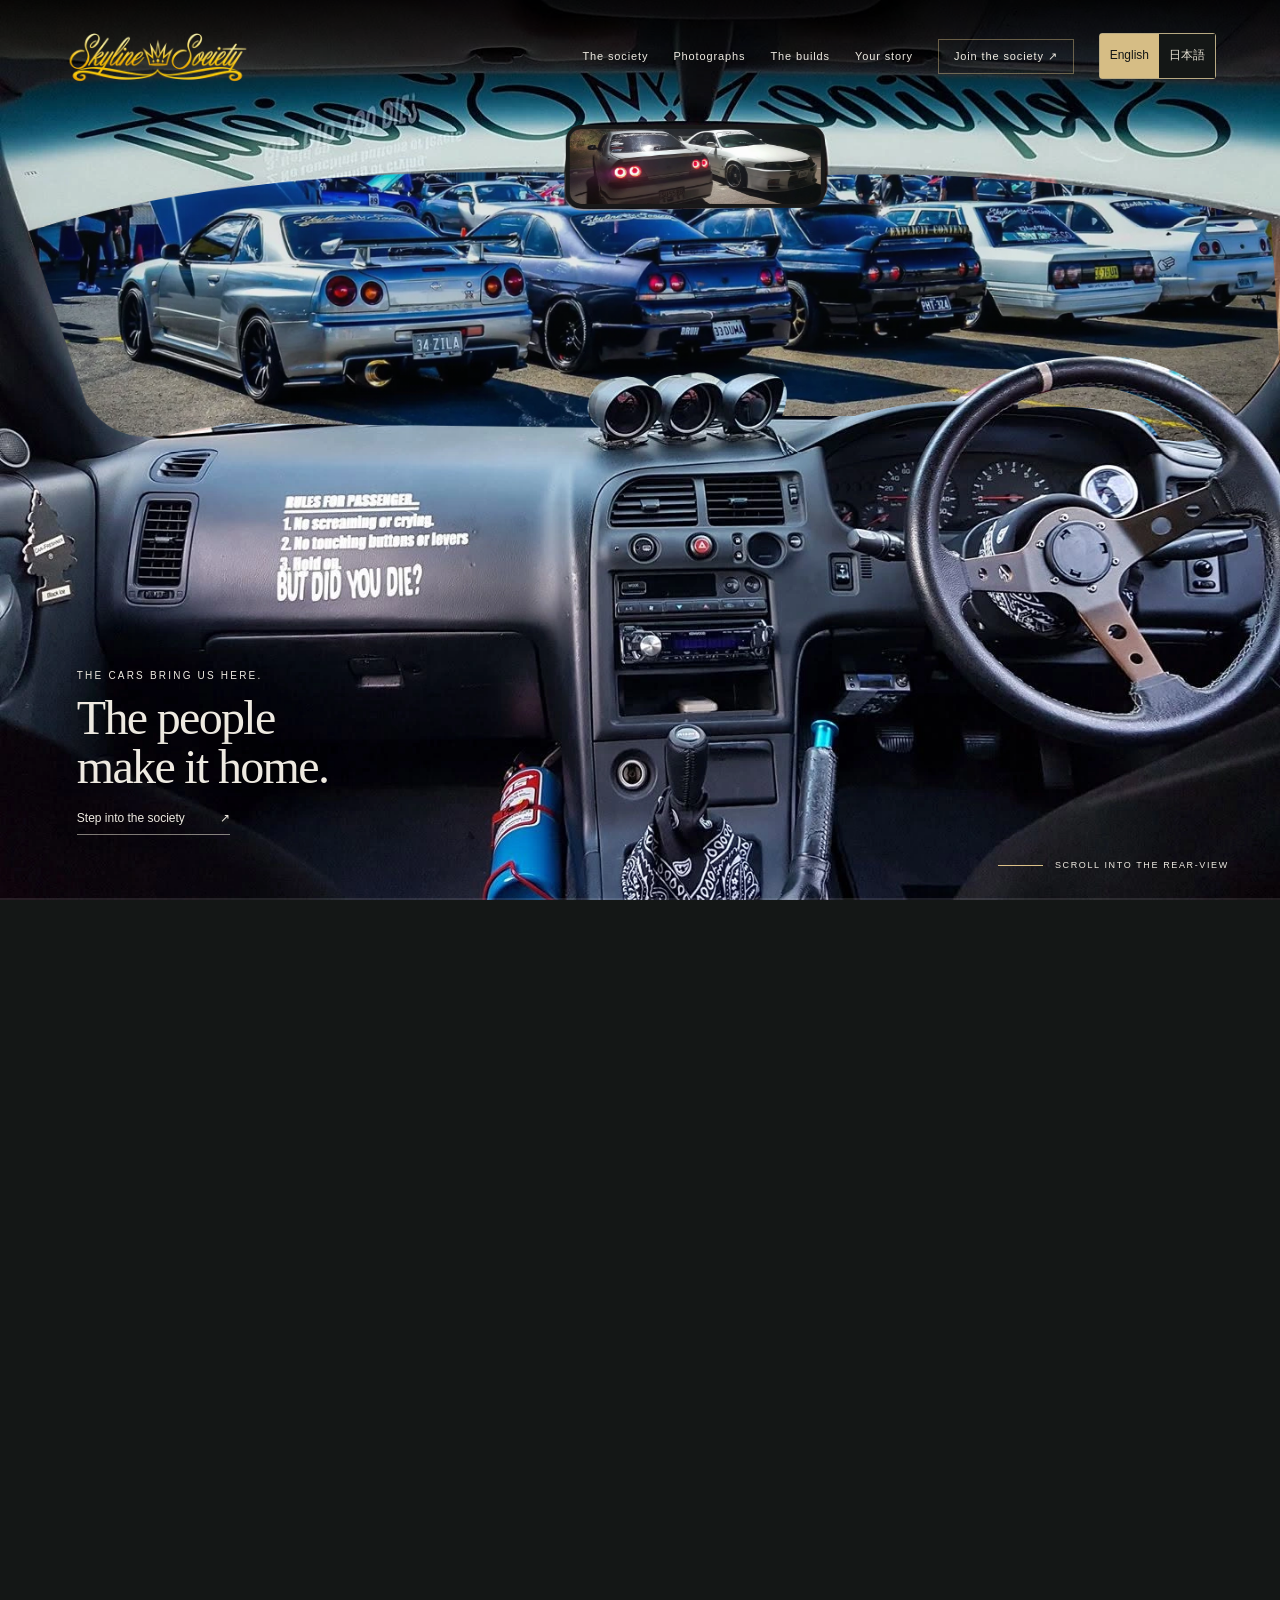
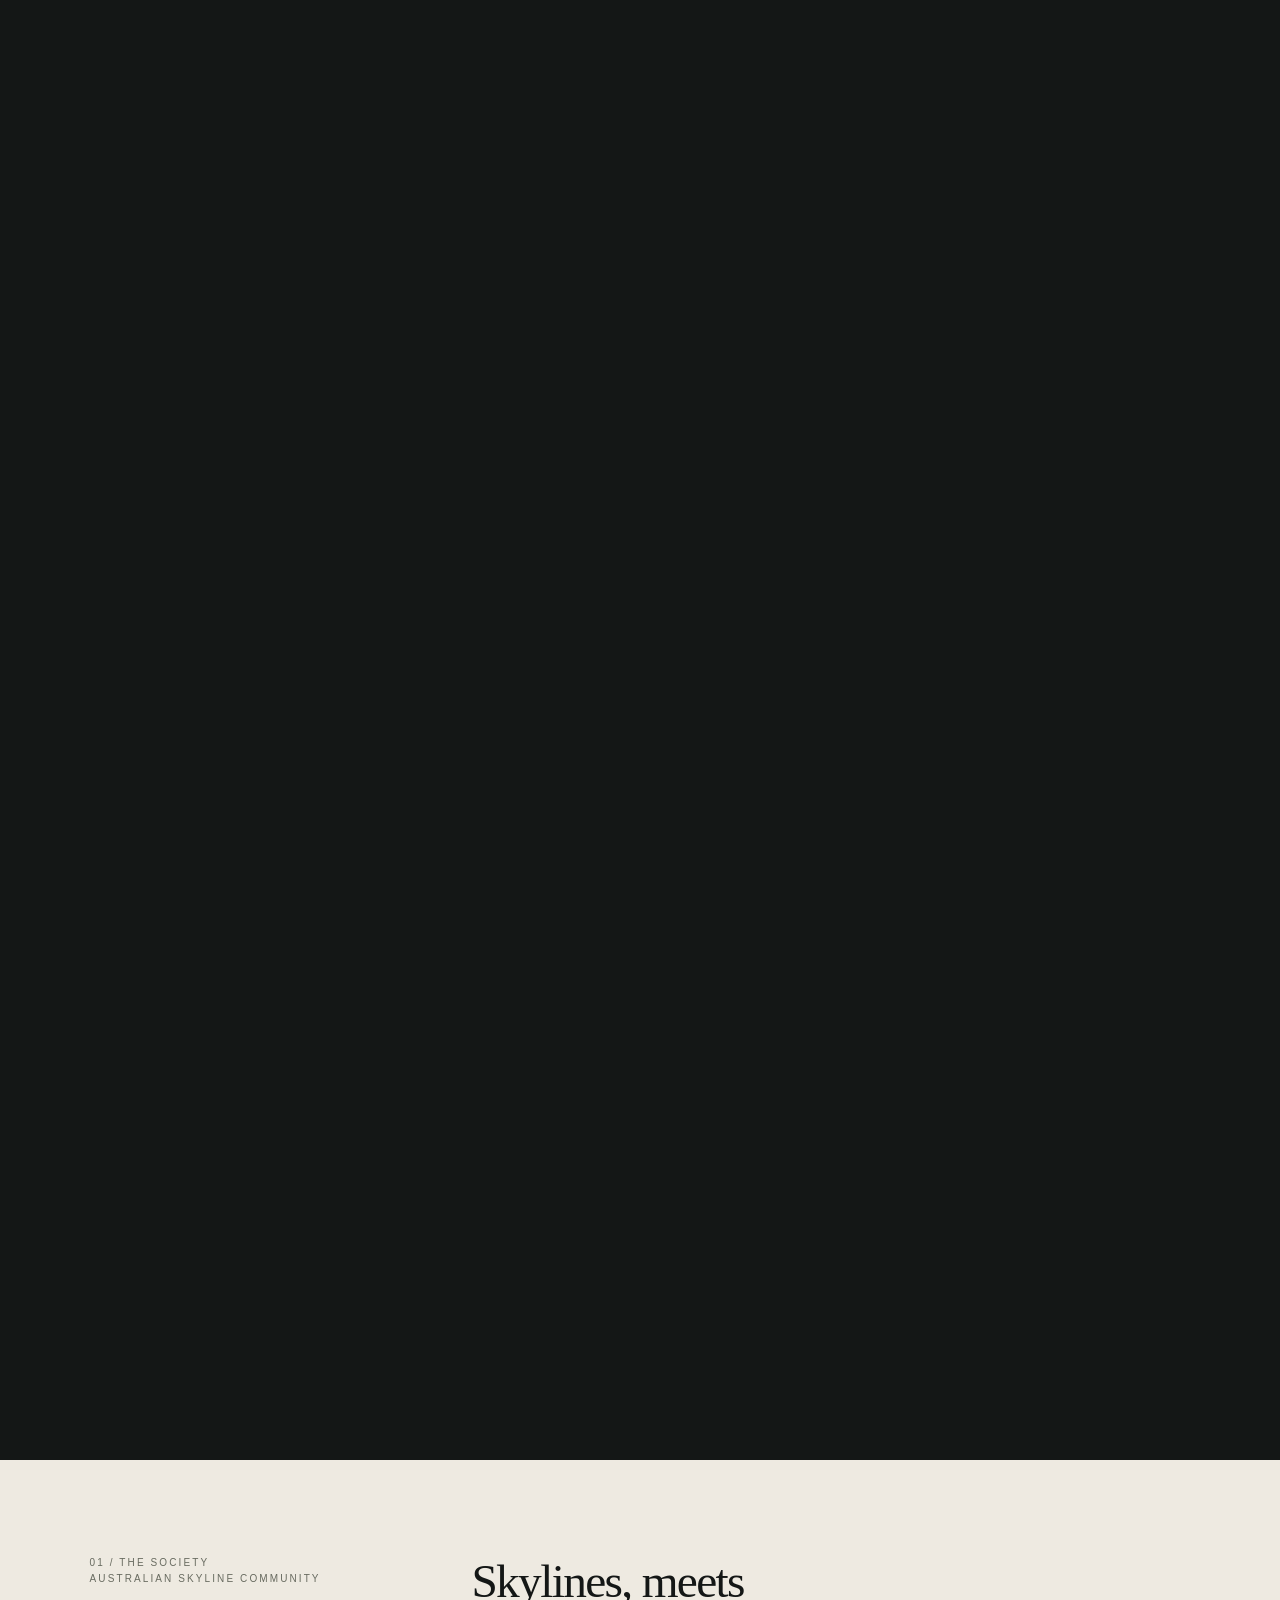
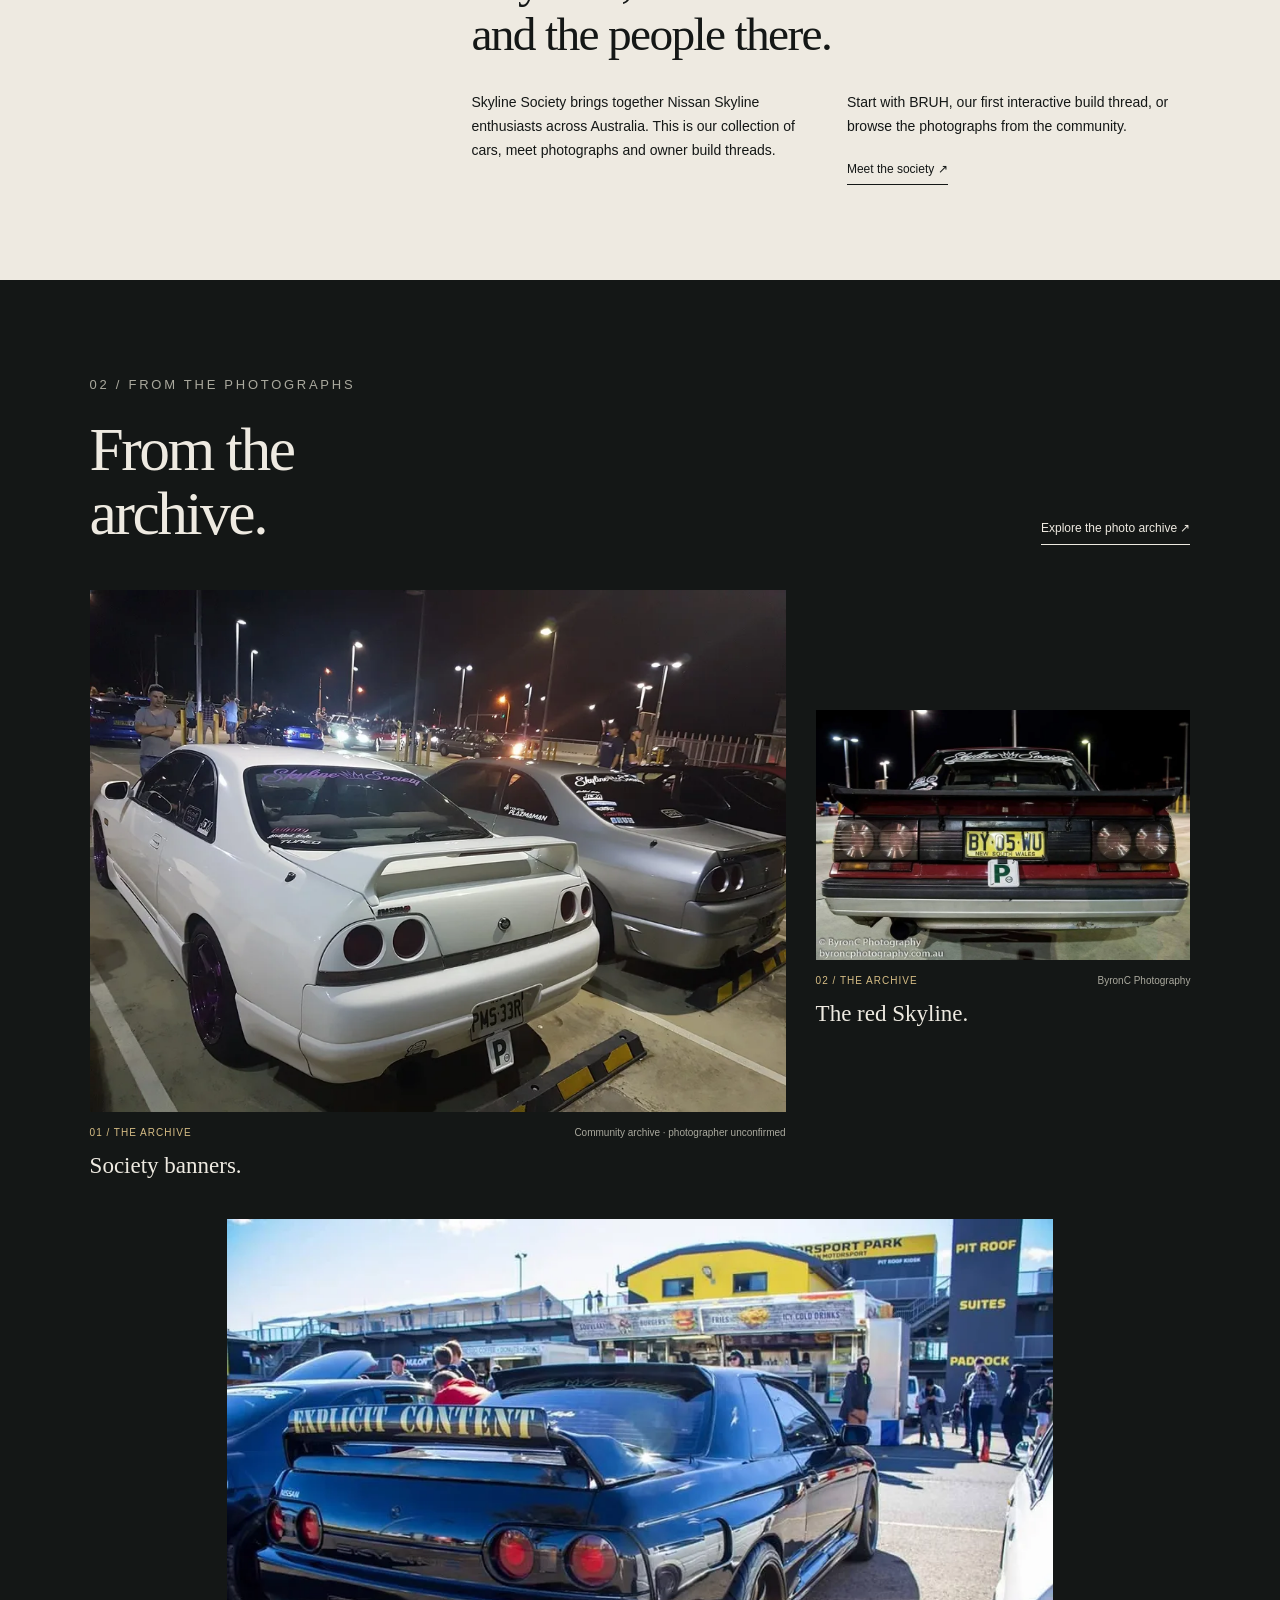
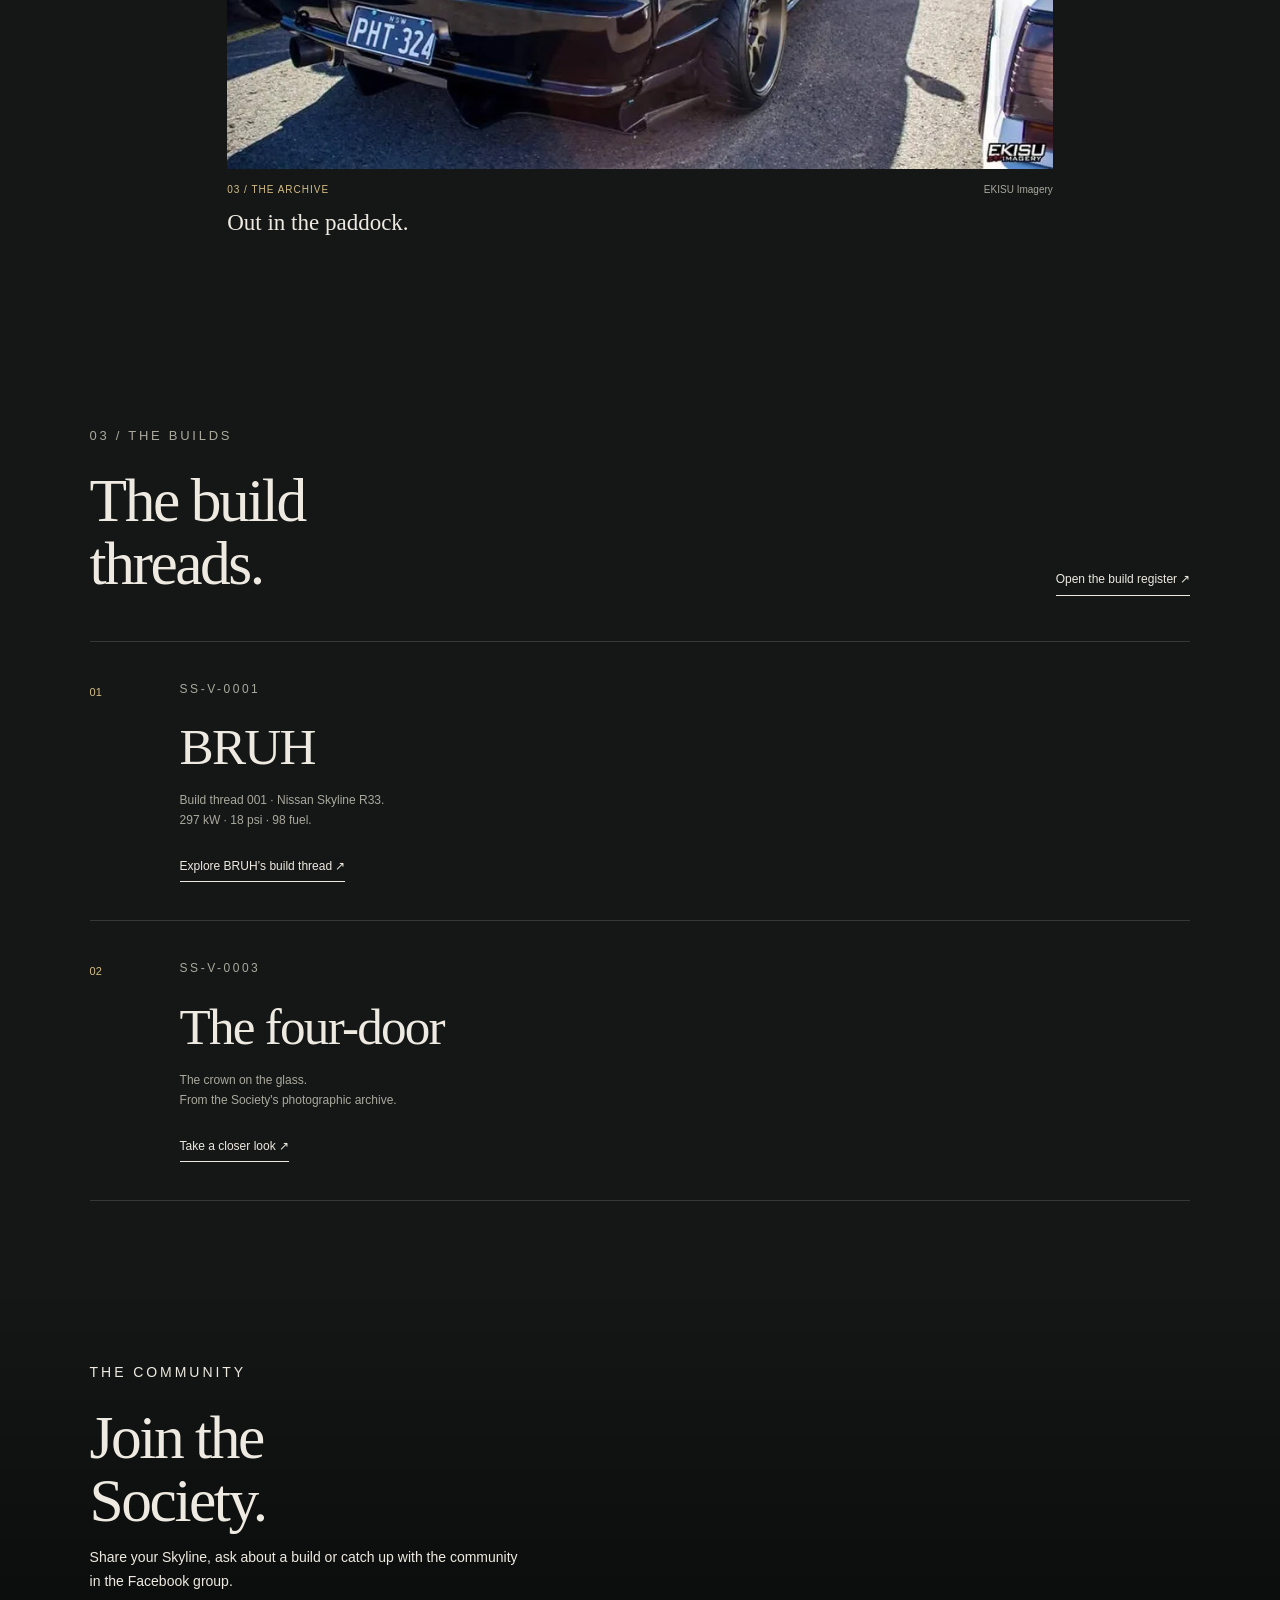
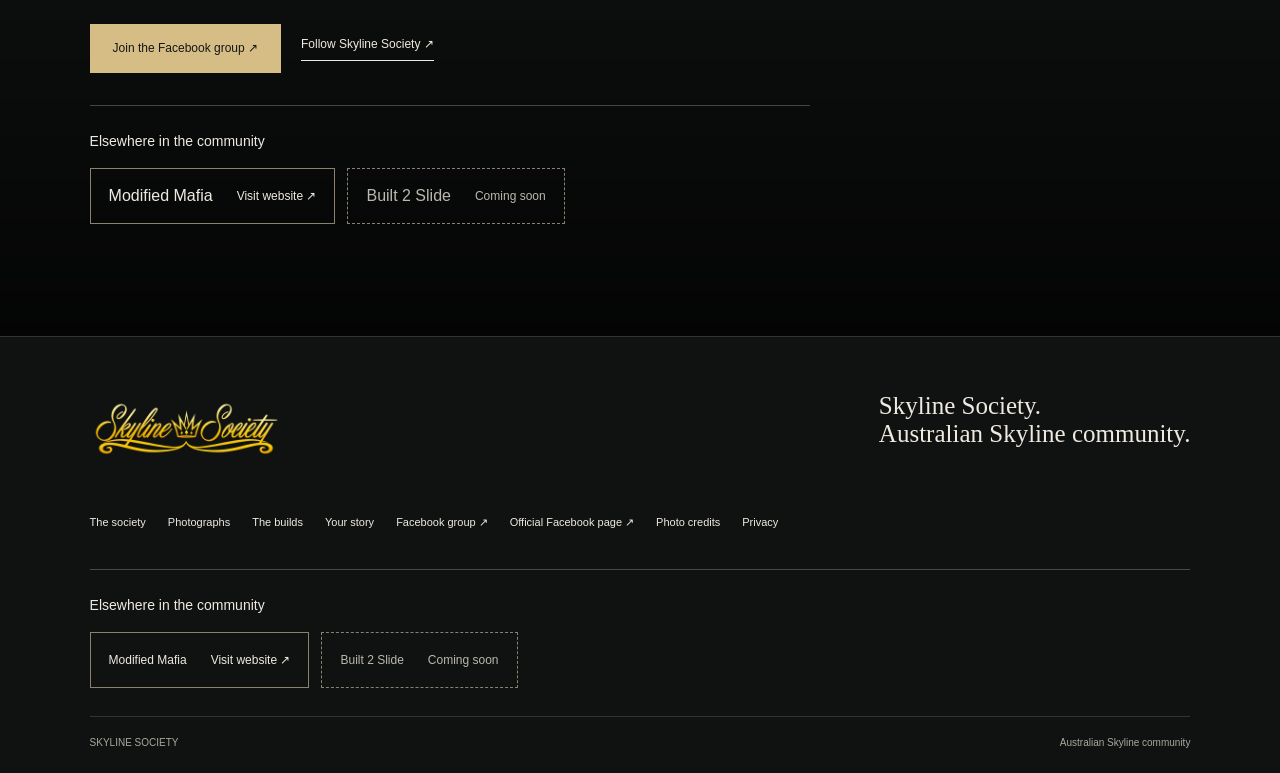
==== commit 3d7fcfe2: "Publish quiet-corner community feature and Japanese language option" ====
--- a/index.html
+++ b/index.html
@@ -1,9 +1,9 @@
 <!doctype html>
 <html lang="en-AU">
-<head><meta charset="utf-8"><meta name="viewport" content="width=device-width,initial-scale=1"><meta name="robots" content="index,follow"><meta name="theme-color" content="#111313"><title>Skyline Society — The cars. The people. The society.</title><link rel="stylesheet" href="/landing/landing.css"><script src="/landing/landing.js" defer></script><link rel="stylesheet" href="/site.css"><script src="/site.js" defer></script><link rel="canonical" href="https://skylinesociety.com.au/"><meta property="og:type" content="website"><meta property="og:site_name" content="Skyline Society"><meta property="og:url" content="https://skylinesociety.com.au/"><meta name="referrer" content="strict-origin-when-cross-origin"></head>
+<head><meta charset="utf-8"><meta name="viewport" content="width=device-width,initial-scale=1"><meta name="robots" content="index,follow"><meta name="theme-color" content="#111313"><title>Skyline Society — The cars. The people. The society.</title><link rel="stylesheet" href="/landing/landing.css"><script src="/landing/landing.js" defer></script><link rel="stylesheet" href="/site.css"><script src="/site.js" defer></script><link rel="stylesheet" href="/language.css"><script src="/language-data.js" defer></script><script src="/language.js" defer></script><link rel="canonical" href="https://skylinesociety.com.au/"><meta property="og:type" content="website"><meta property="og:site_name" content="Skyline Society"><meta property="og:url" content="https://skylinesociety.com.au/"><meta name="referrer" content="strict-origin-when-cross-origin"></head>
 <body>
 <a class="skip" href="#society">Skip the journey</a>
-<header class="site-header home-header"><a class="site-brand" href="/" aria-label="Skyline Society home"><img src="/assets/logo.webp" width="2062" height="763" alt="Skyline Society"></a><button class="menu-toggle" type="button" aria-expanded="false" aria-controls="site-nav">Menu</button><nav class="site-nav" id="site-nav" aria-label="Main navigation"><a href="/society.html">The society</a><a href="/archive.html">Photographs</a><a href="/builds.html">The builds</a><a href="/share.html">Your story</a><a class="join-link" href="https://www.facebook.com/groups/SkylineSociety" target="_blank" rel="noopener noreferrer">Join the society ↗</a></nav></header>
+<header class="site-header home-header"><a class="site-brand" href="/" aria-label="Skyline Society home"><img src="/assets/logo.webp" width="2062" height="763" alt="Skyline Society"></a><button class="menu-toggle" type="button" aria-expanded="false" aria-controls="site-nav">Menu</button><nav class="site-nav" id="site-nav" aria-label="Main navigation"><a href="/society.html">The society</a><a href="/archive.html">Photographs</a><a href="/builds.html">The builds</a><a href="/share.html">Your story</a><a class="join-link" href="https://www.facebook.com/groups/SkylineSociety" target="_blank" rel="noopener noreferrer">Join the society ↗</a><div class="language-control" id="language-control" role="group" aria-label="Language / 言語"><button type="button" data-language="en" lang="en" aria-pressed="true">English</button><button type="button" data-language="ja" lang="ja" aria-pressed="false">日本語</button></div></nav></header>
 <main>
 <section id="journey" class="journey" aria-label="From the cabin into the rear-view mirror">
 <div class="viewport">
--- a/language.css
+++ b/language.css
@@ -0,0 +1 @@
+.language-control{display:flex;align-items:center;gap:0;border:1px solid #b8aa83;border-radius:3px;flex-shrink:0;letter-spacing:0}.language-control button{min-width:54px;min-height:44px;padding:9px 10px;background:#141716;color:#e9e3d5;border:0;border-radius:0;font:12px/1.3 Arial,sans-serif;cursor:pointer}.language-control button[aria-pressed=true]{background:#d6bd85;color:#141716}.language-control button:focus-visible{outline:2px solid white;outline-offset:3px;position:relative;z-index:1}.language-bar{display:flex;justify-content:flex-end;padding:18px 5vw;background:#141716}.site-nav .language-control{margin-left:0}.concepts .language-control{margin-left:auto}html:lang(ja) body{font-family:'Yu Gothic','Hiragino Kaku Gothic ProN',Meiryo,sans-serif}html:lang(ja) h1,html:lang(ja) h2,html:lang(ja) h3,html:lang(ja) .display,html:lang(ja) .section-title,html:lang(ja) .lead{font-family:'Yu Mincho','Hiragino Mincho ProN',serif;letter-spacing:0;line-height:1.35;overflow-wrap:anywhere}html:lang(ja) .kicker,html:lang(ja) .site-nav,html:lang(ja) .power-kicker{letter-spacing:.03em}html:lang(ja) .site-nav{gap:18px}html:lang(ja) .intro h1{font-size:clamp(32px,4.8vw,68px)}html:lang(ja) .arrival h2{font-size:clamp(30px,4vw,58px)}html:lang(ja) .sf-tip{white-space:normal;min-width:140px}html:lang(ja) .caption-links a,html:lang(ja) .sf-destinations a{overflow-wrap:anywhere}@media(max-width:1100px) and (min-width:651px){.site-nav{flex-wrap:wrap;justify-content:flex-end;gap:14px}.site-header{gap:20px}}@media(max-width:650px){.site-nav .language-control{width:max-content}.concepts{flex-wrap:wrap}.concepts .language-control{margin-left:0}html:lang(ja) .display{font-size:clamp(32px,10vw,48px)}html:lang(ja) .section-title{font-size:32px}html:lang(ja) .chapter-controls button{font-size:11px;overflow-wrap:anywhere}html:lang(ja) .explorer-title h1{font-size:32px}html:lang(ja) .sf-pending{flex-wrap:wrap}html:lang(ja) .related-destination{flex-wrap:wrap}html:lang(ja) .site-nav a{font-size:12px}html:lang(ja) .sf-destinations a{font-size:14px}}@media(prefers-reduced-motion:reduce){.language-control *{transition:none}}
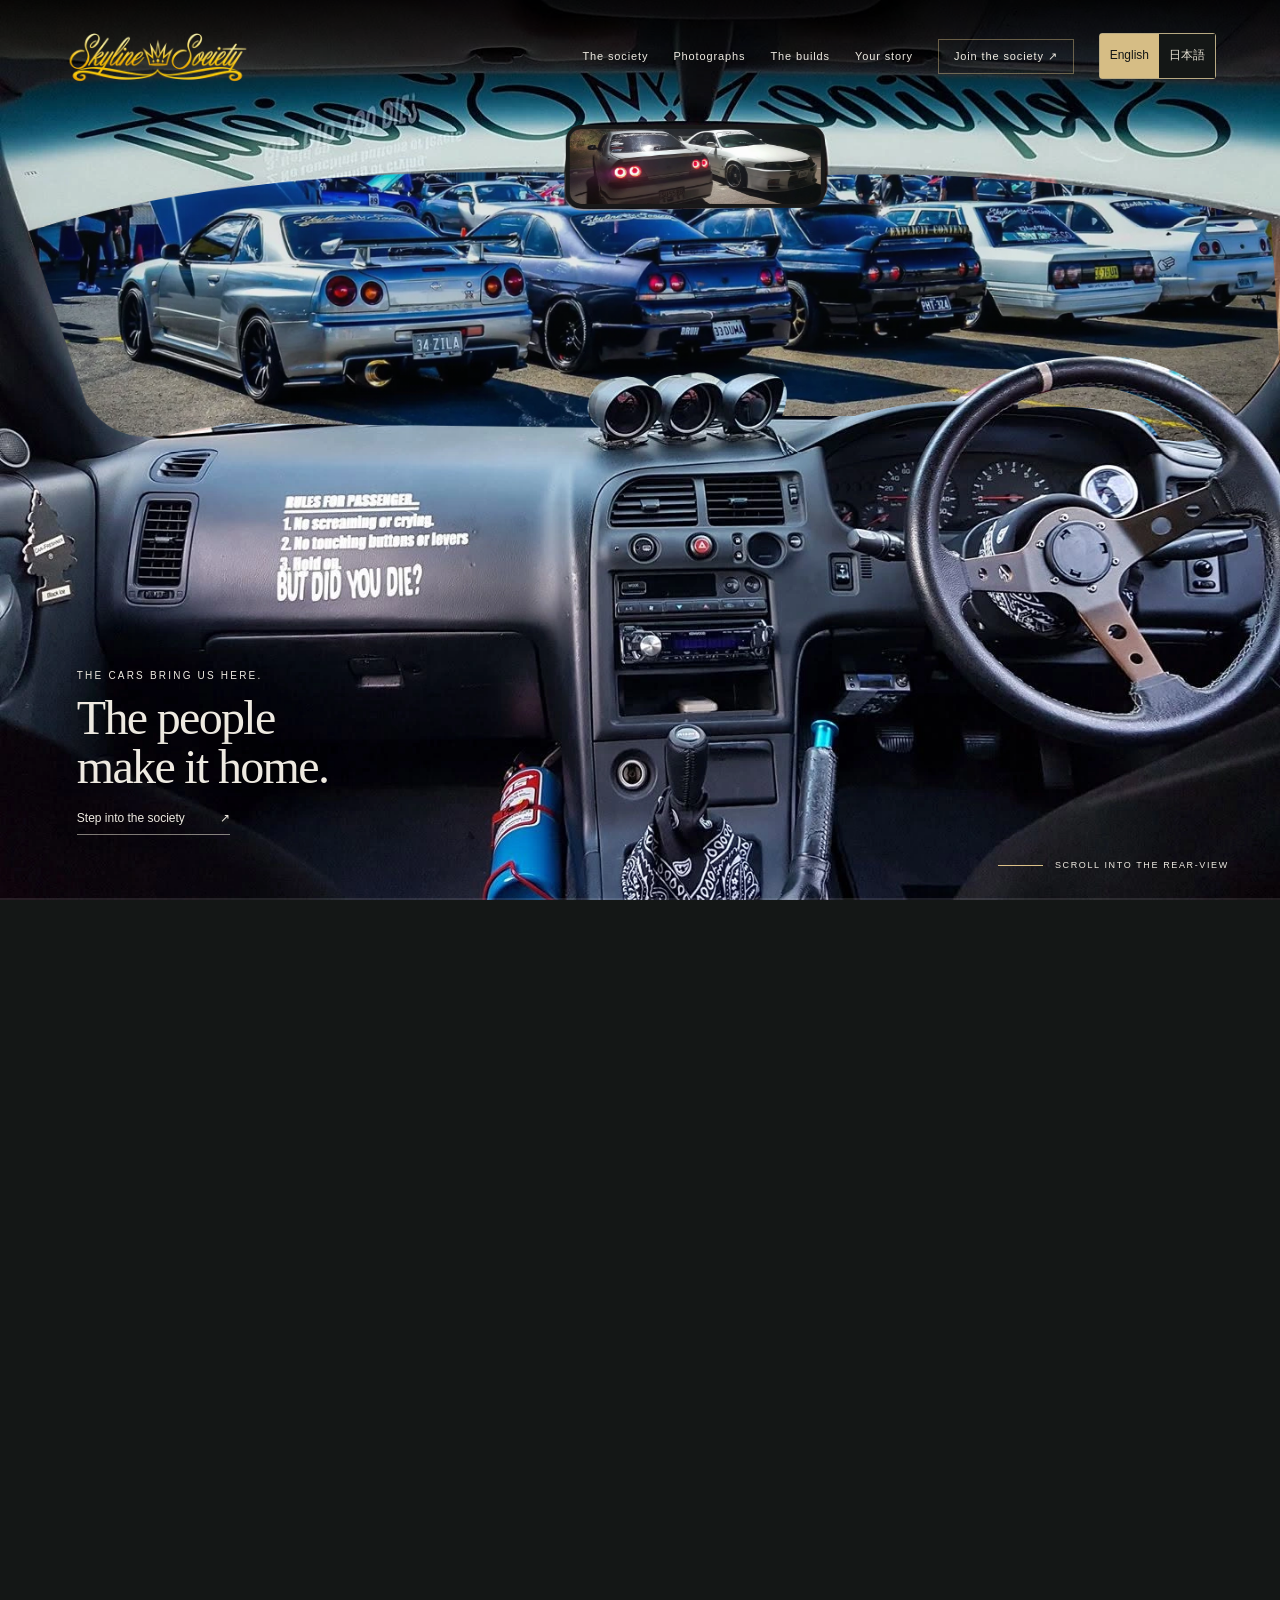
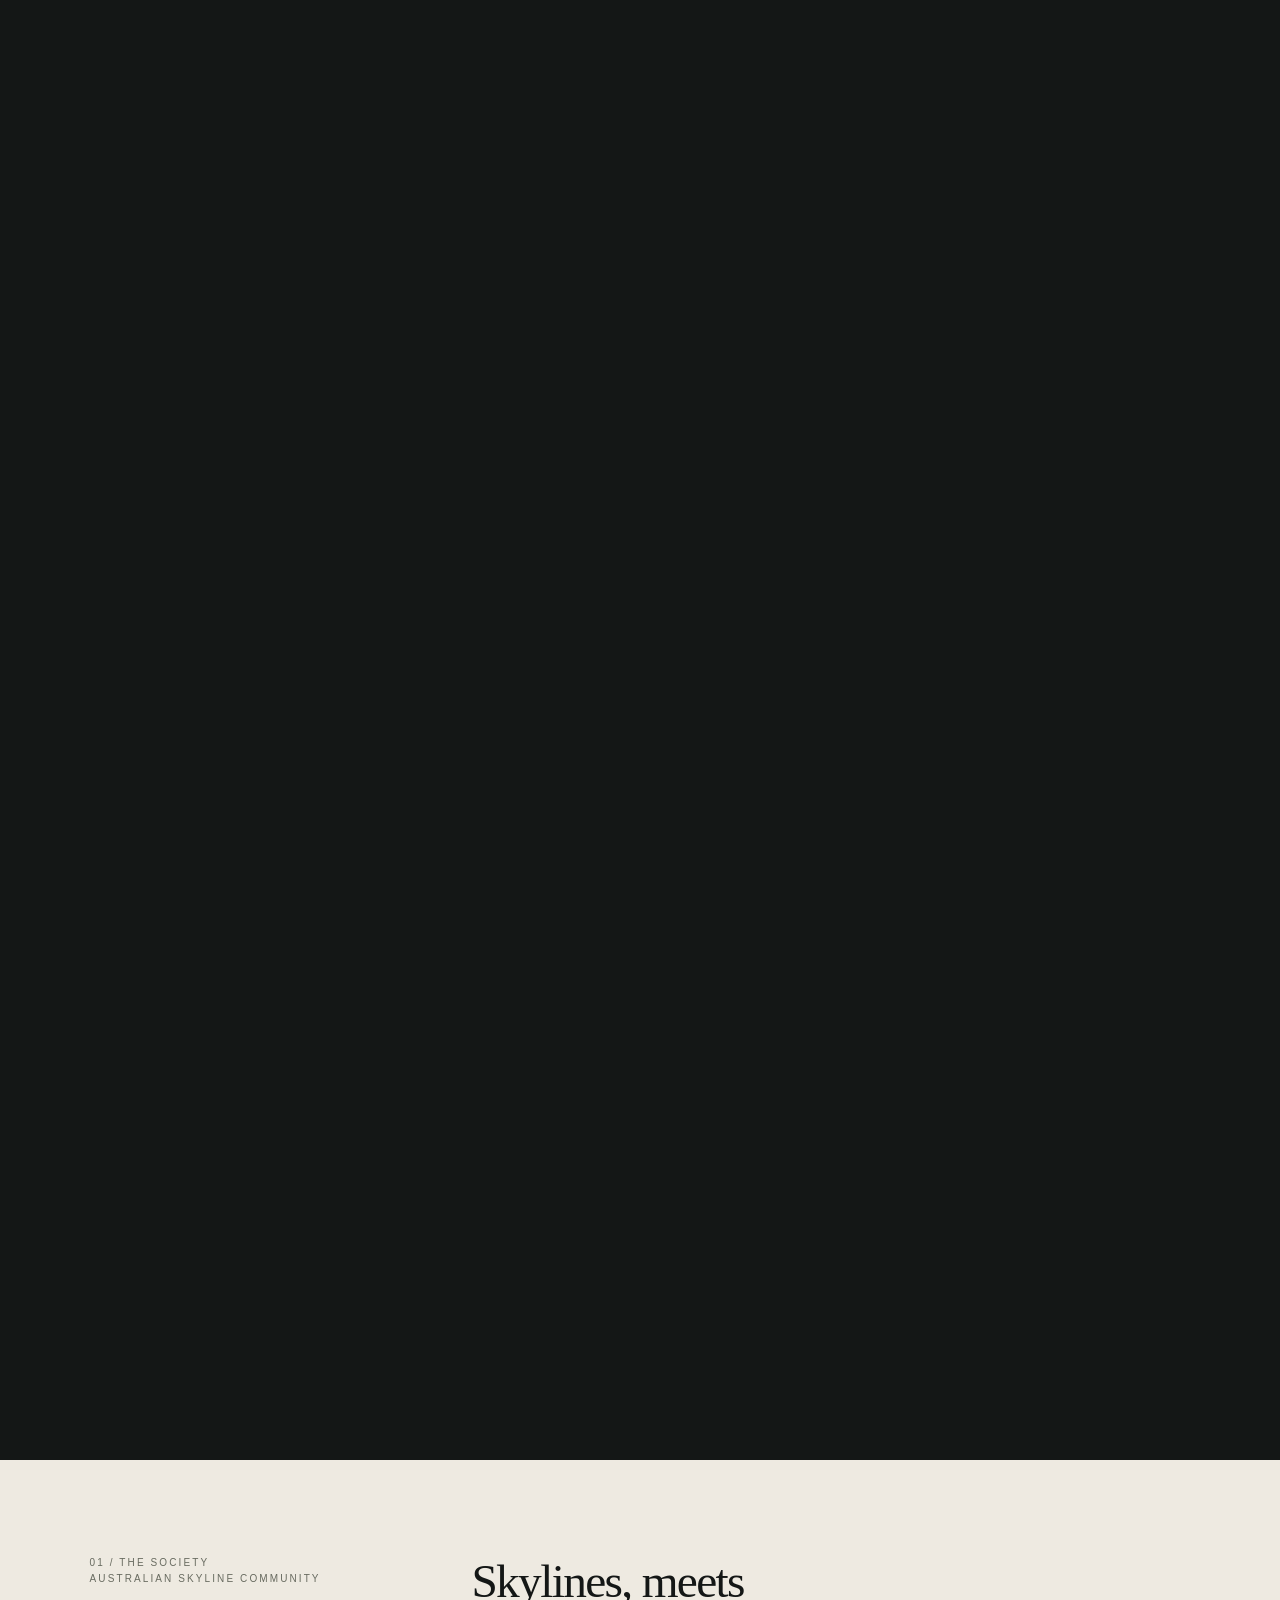
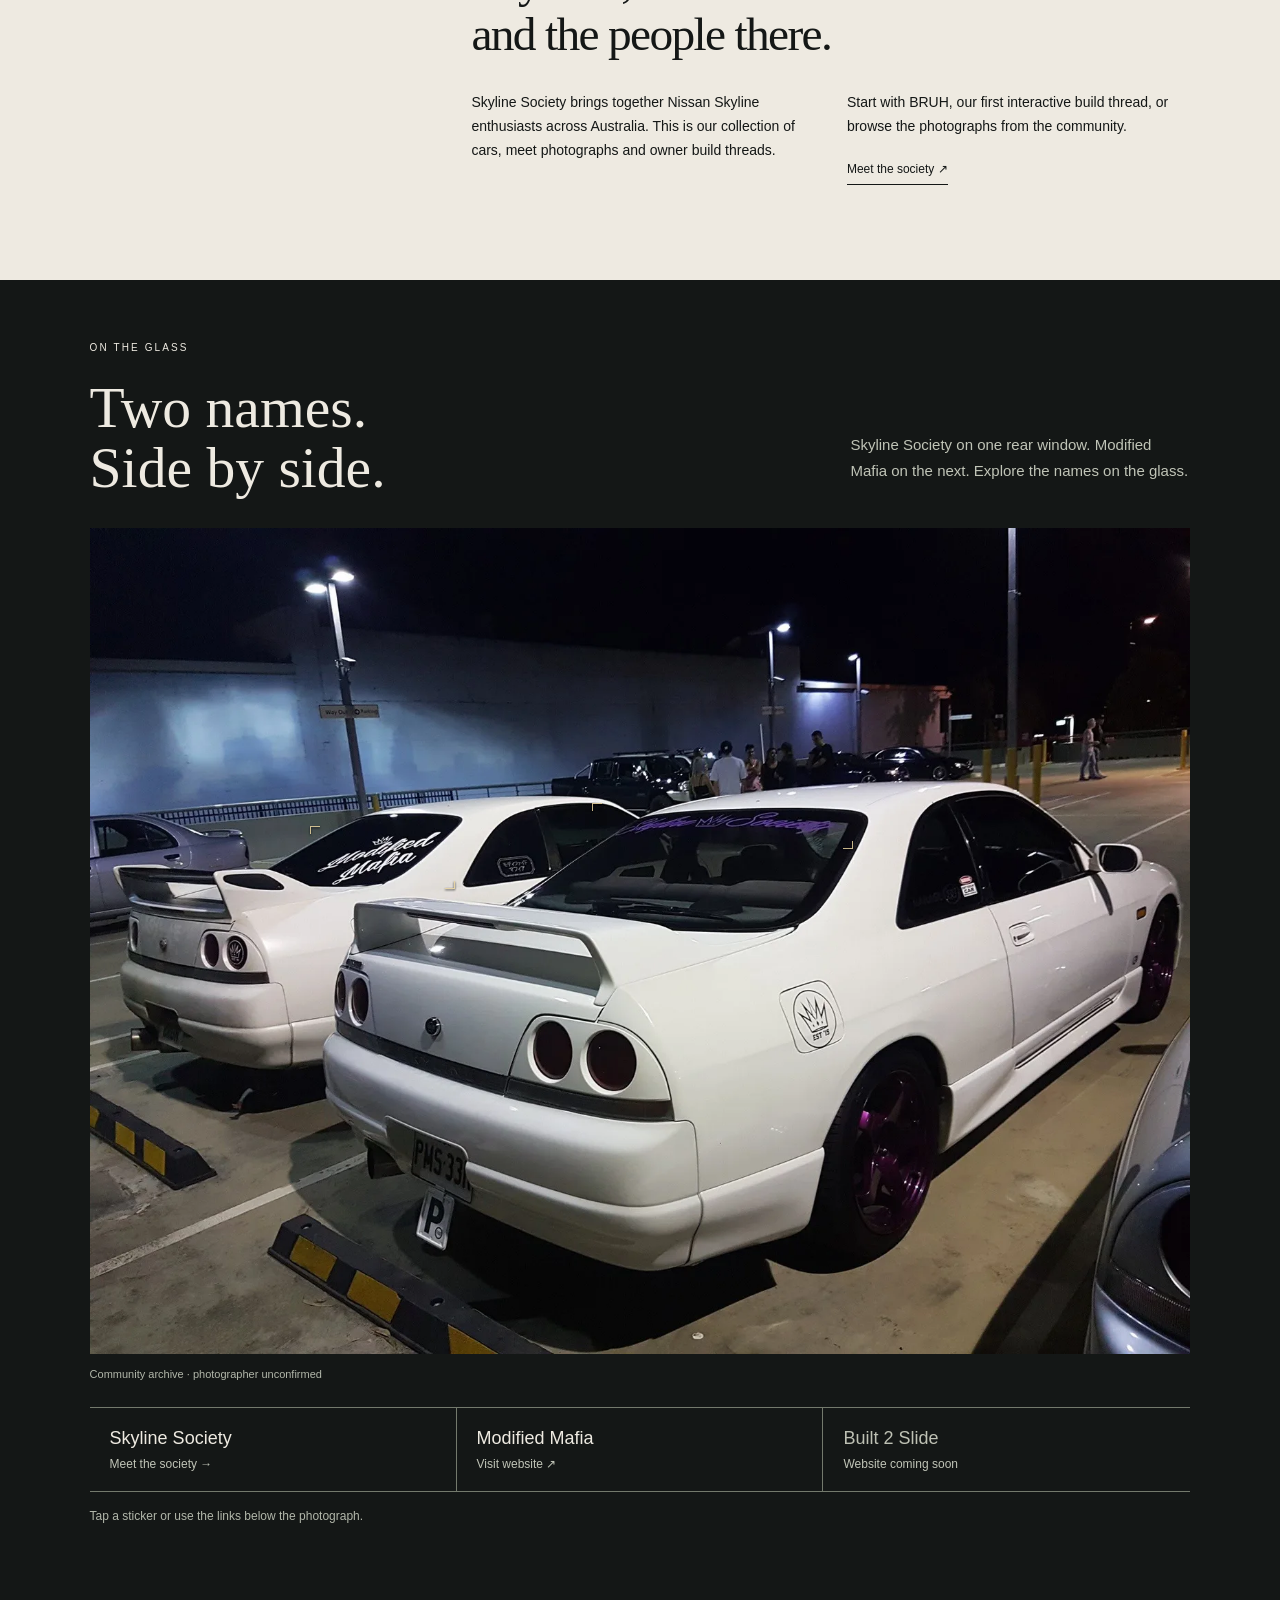
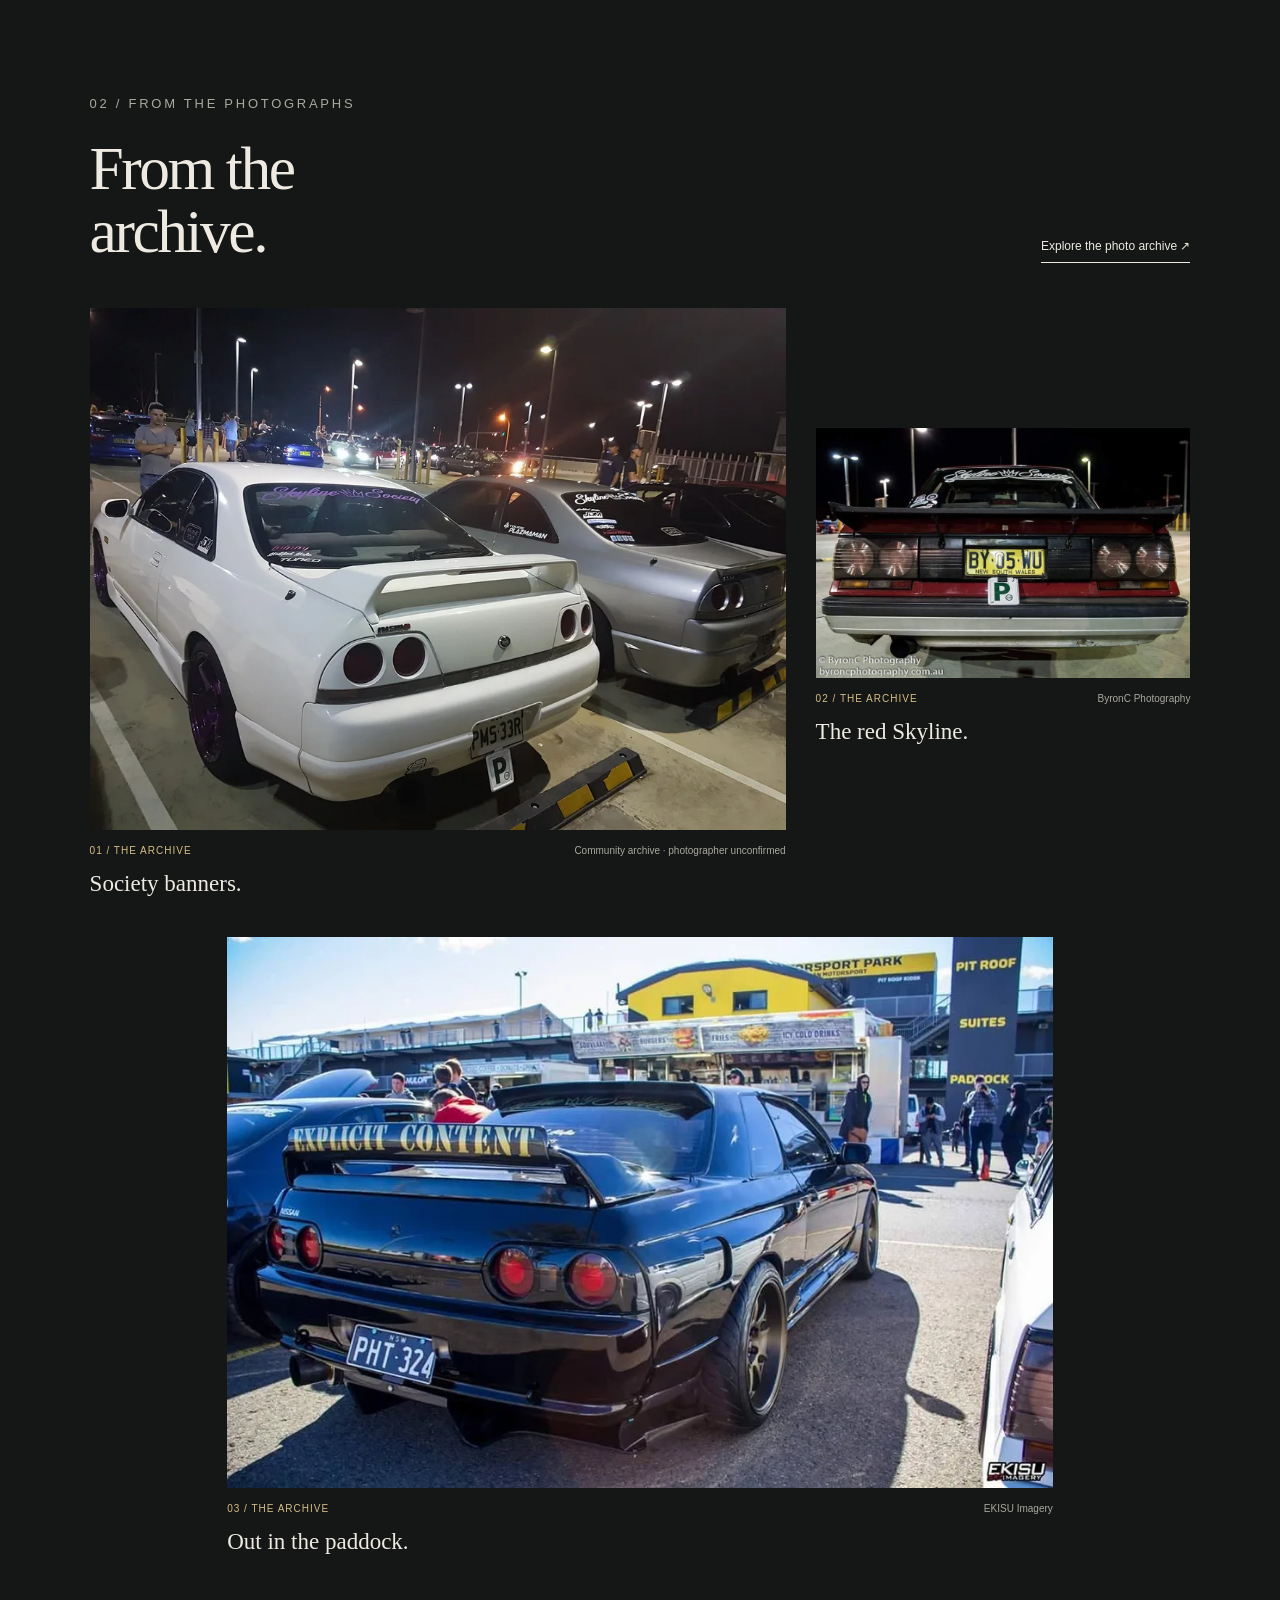
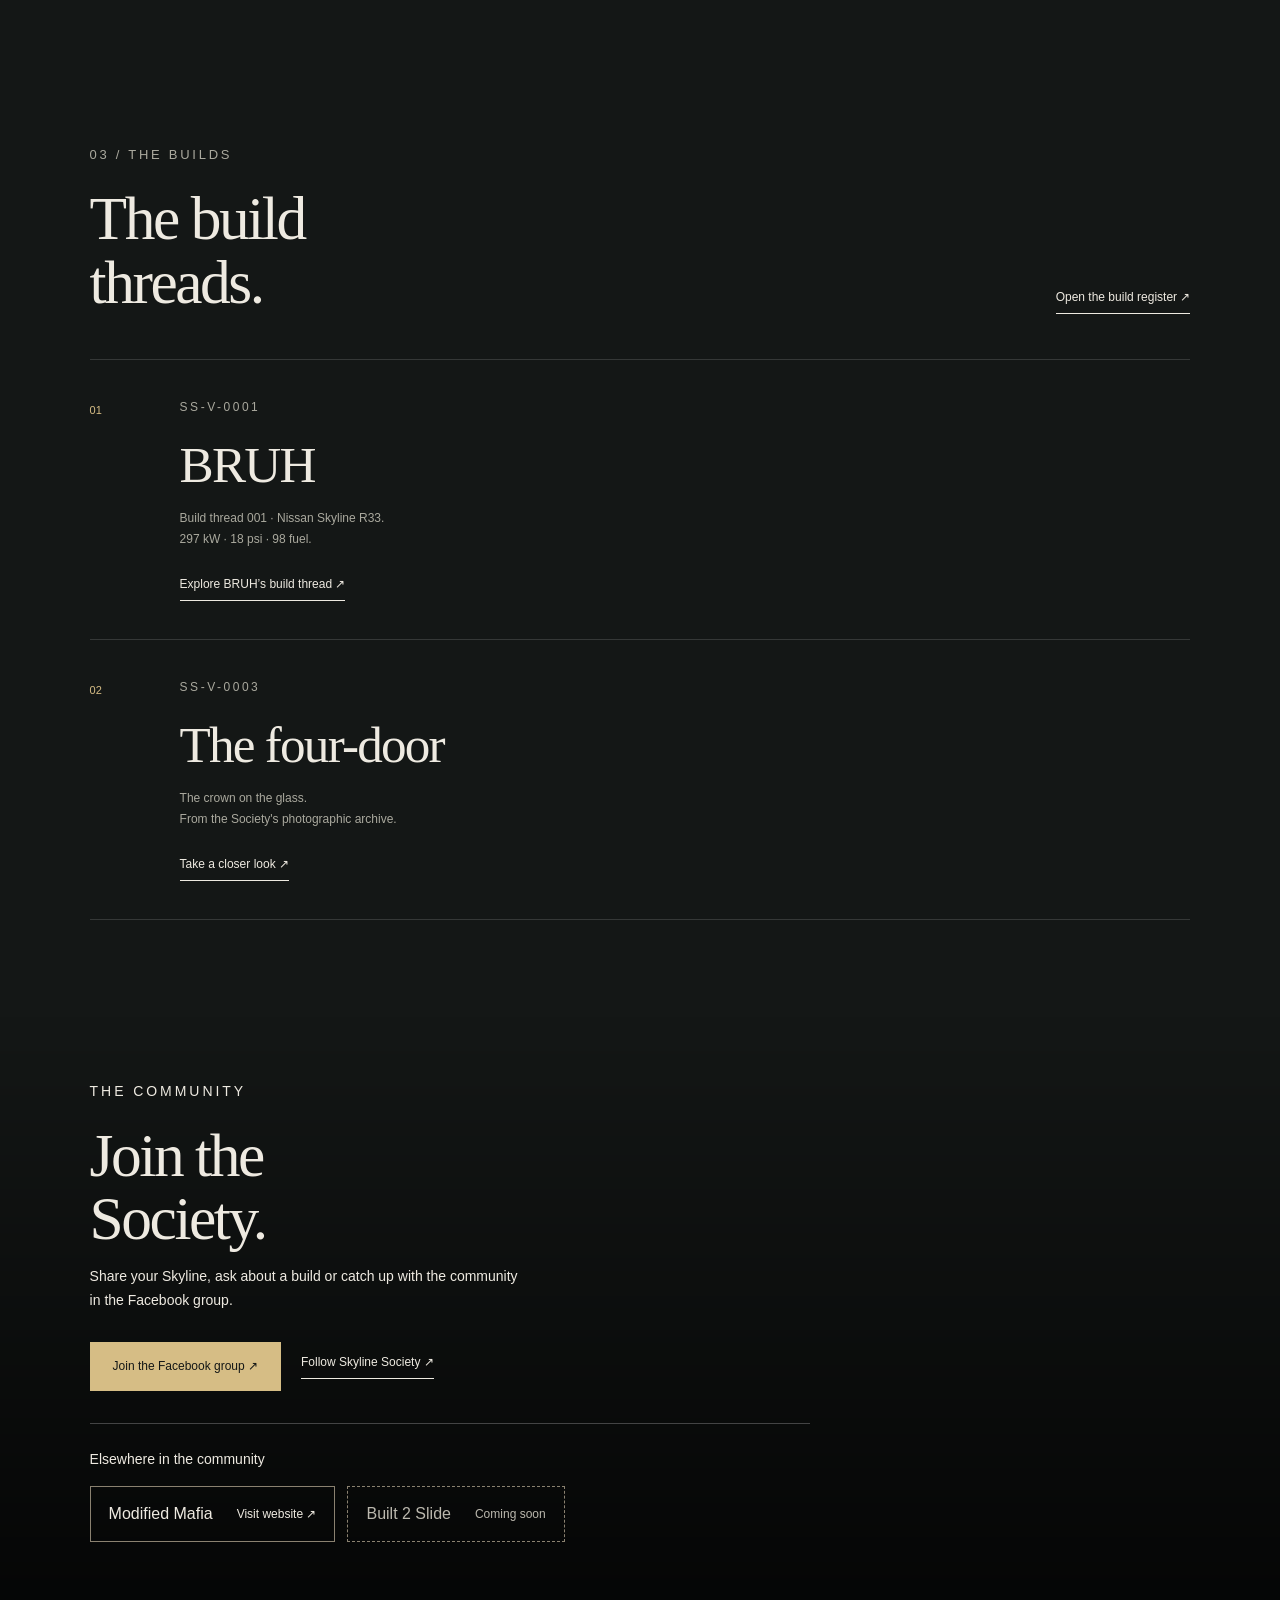
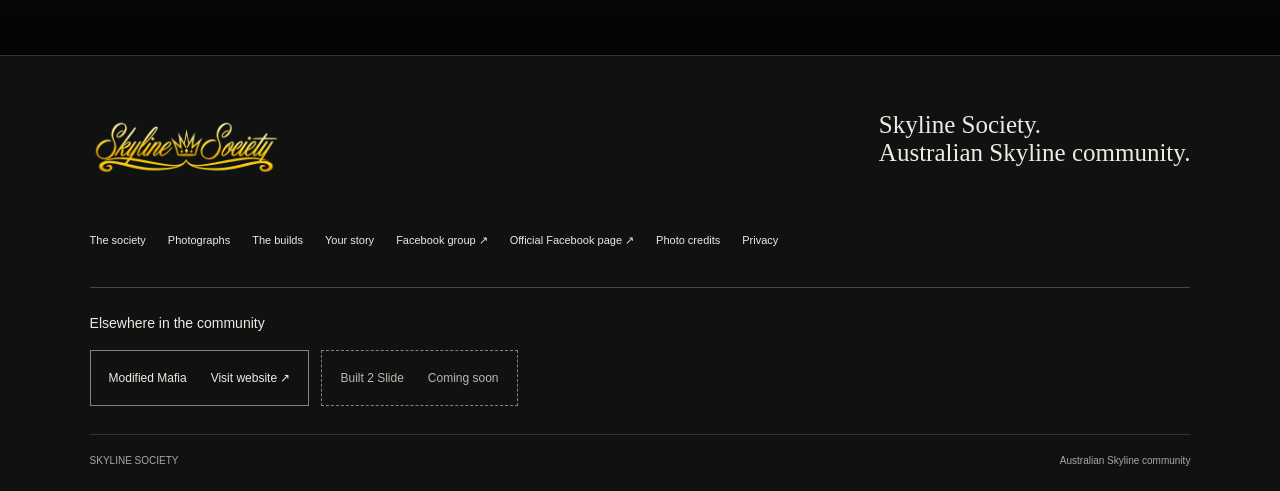
==== commit 41a59800: "Move On the glass to homepage before the archive" ====
--- a/index.html
+++ b/index.html
@@ -1,6 +1,6 @@
 <!doctype html>
 <html lang="en-AU">
-<head><meta charset="utf-8"><meta name="viewport" content="width=device-width,initial-scale=1"><meta name="robots" content="index,follow"><meta name="theme-color" content="#111313"><title>Skyline Society — The cars. The people. The society.</title><link rel="stylesheet" href="/landing/landing.css"><script src="/landing/landing.js" defer></script><link rel="stylesheet" href="/site.css"><script src="/site.js" defer></script><link rel="stylesheet" href="/language.css"><script src="/language-data.js" defer></script><script src="/language.js" defer></script><link rel="canonical" href="https://skylinesociety.com.au/"><meta property="og:type" content="website"><meta property="og:site_name" content="Skyline Society"><meta property="og:url" content="https://skylinesociety.com.au/"><meta name="referrer" content="strict-origin-when-cross-origin"></head>
+<head><meta charset="utf-8"><meta name="viewport" content="width=device-width,initial-scale=1"><meta name="robots" content="index,follow"><meta name="theme-color" content="#111313"><title>Skyline Society — The cars. The people. The society.</title><link rel="stylesheet" href="/landing/landing.css"><script src="/landing/landing.js" defer></script><link rel="stylesheet" href="/site.css"><script src="/site.js" defer></script><link rel="stylesheet" href="/sticker-feature.css"><script src="/sticker-feature.js" defer></script><link rel="stylesheet" href="/language.css"><script src="/language-data.js" defer></script><script src="/language.js" defer></script><link rel="canonical" href="https://skylinesociety.com.au/"><meta property="og:type" content="website"><meta property="og:site_name" content="Skyline Society"><meta property="og:url" content="https://skylinesociety.com.au/"><meta name="referrer" content="strict-origin-when-cross-origin"></head>
 <body>
 <a class="skip" href="#society">Skip the journey</a>
 <header class="site-header home-header"><a class="site-brand" href="/" aria-label="Skyline Society home"><img src="/assets/logo.webp" width="2062" height="763" alt="Skyline Society"></a><button class="menu-toggle" type="button" aria-expanded="false" aria-controls="site-nav">Menu</button><nav class="site-nav" id="site-nav" aria-label="Main navigation"><a href="/society.html">The society</a><a href="/archive.html">Photographs</a><a href="/builds.html">The builds</a><a href="/share.html">Your story</a><a class="join-link" href="https://www.facebook.com/groups/SkylineSociety" target="_blank" rel="noopener noreferrer">Join the society ↗</a><div class="language-control" id="language-control" role="group" aria-label="Language / 言語"><button type="button" data-language="en" lang="en" aria-pressed="true">English</button><button type="button" data-language="ja" lang="ja" aria-pressed="false">日本語</button></div></nav></header>
@@ -25,7 +25,7 @@
 </div>
 </section>
 <section class="chapter paper home-story" id="society"><div class="story-intro"><p class="kicker">01 / THE SOCIETY<br>AUSTRALIAN SKYLINE COMMUNITY</p><div><h2 class="lead">Skylines, meets<br>and the people there.</h2><div class="story-copy"><p>Skyline Society brings together Nissan Skyline enthusiasts across Australia. This is our collection of cars, meet photographs and owner build threads.</p><div><p>Start with BRUH, our first interactive build thread, or browse the photographs from the community.</p><a class="small-link" href="/society.html">Meet the society ↗</a></div></div></div></div></section>
-<section class="chapter"><div class="section-top"><div><p class="kicker">02 / FROM THE PHOTOGRAPHS</p><h2 class="section-title">From the<br>archive.</h2></div><a class="small-link" href="/archive.html">Explore the photo archive ↗</a></div><div class="photo-wall"><figure id="banner-pair"><a href="/assets/banner-pair-1600.webp"><img src="/assets/banner-pair-1600.webp" srcset="/assets/banner-pair-480.webp 480w, /assets/banner-pair-960.webp 960w, /assets/banner-pair-1600.webp 1600w" sizes="(max-width:650px) 100vw, 50vw" width="2048" height="1536" alt="White and silver coupes displaying Skyline Society rear-window banners" loading="lazy" decoding="async"></a><figcaption><span class="photo-number">01 / THE ARCHIVE</span><span>Community archive · photographer unconfirmed</span></figcaption><h3>Society banners.</h3></figure><figure id="red-classic"><a href="/assets/red-classic-960.webp"><img src="/assets/red-classic-960.webp" srcset="/assets/red-classic-480.webp 480w, /assets/red-classic-960.webp 960w" sizes="(max-width:650px) 100vw, 50vw" width="1000" height="667" alt="Rear of a red Skyline displaying a Society banner" loading="lazy" decoding="async"></a><figcaption><span class="photo-number">02 / THE ARCHIVE</span><span>ByronC Photography</span></figcaption><h3>The red Skyline.</h3></figure><figure id="black-coupe"><a href="/assets/black-coupe-960.webp"><img src="/assets/black-coupe-960.webp" srcset="/assets/black-coupe-480.webp 480w, /assets/black-coupe-960.webp 960w" sizes="(max-width:650px) 100vw, 50vw" width="1080" height="720" alt="Black Skyline photographed from behind in a paddock" loading="lazy" decoding="async"></a><figcaption><span class="photo-number">03 / THE ARCHIVE</span><span>EKISU Imagery</span></figcaption><h3>Out in the paddock.</h3></figure></div></section>
+<section class="sticker-feature" id="on-the-glass" aria-labelledby="sf-title"><div class="sf-heading"><div><p class="kicker">ON THE GLASS</p><h2 id="sf-title">Two names.<br>Side by side.</h2></div><p>Skyline Society on one rear window. Modified Mafia on the next. Explore the names on the glass.</p></div><figure><div class="sf-photo"><img src="/assets/white-crown-1600.webp" srcset="/assets/white-crown-480.webp 480w, /assets/white-crown-960.webp 960w, /assets/white-crown-1600.webp 1600w" sizes="(max-width:650px) 90vw, 86vw" width="2048" height="1536" alt="Two white Skylines at a night meet. The left car carries a Modified Mafia rear-window sticker; the right car carries Skyline Society in purple." loading="lazy" decoding="async"><a class="sf-hotspot society-white" href="/society.html" aria-label="Skyline Society"><span class="sf-corners" aria-hidden="true"></span><span class="sf-tip" aria-hidden="true">Skyline Society →</span></a><a class="sf-hotspot mafia-white" href="https://modifiedmafia.com/" aria-label="Modified Mafia — opens in a new tab" target="_blank" rel="noopener noreferrer"><span class="sf-corners" aria-hidden="true"></span><span class="sf-tip" aria-hidden="true">Modified Mafia ↗</span></a></div><figcaption>Community archive · photographer unconfirmed</figcaption></figure><nav class="sf-destinations" aria-label="Explore the names on the glass"><a href="/society.html">Skyline Society <span>Meet the society →</span></a><a href="https://modifiedmafia.com/" target="_blank" rel="noopener noreferrer">Modified Mafia <span>Visit website ↗</span></a><div class="sf-pending">Built 2 Slide <span>Website coming soon</span></div></nav><p class="sf-hint">Tap a sticker or use the links below the photograph.</p></section><section class="chapter"><div class="section-top"><div><p class="kicker">02 / FROM THE PHOTOGRAPHS</p><h2 class="section-title">From the<br>archive.</h2></div><a class="small-link" href="/archive.html">Explore the photo archive ↗</a></div><div class="photo-wall"><figure id="banner-pair"><a href="/assets/banner-pair-1600.webp"><img src="/assets/banner-pair-1600.webp" srcset="/assets/banner-pair-480.webp 480w, /assets/banner-pair-960.webp 960w, /assets/banner-pair-1600.webp 1600w" sizes="(max-width:650px) 100vw, 50vw" width="2048" height="1536" alt="White and silver coupes displaying Skyline Society rear-window banners" loading="lazy" decoding="async"></a><figcaption><span class="photo-number">01 / THE ARCHIVE</span><span>Community archive · photographer unconfirmed</span></figcaption><h3>Society banners.</h3></figure><figure id="red-classic"><a href="/assets/red-classic-960.webp"><img src="/assets/red-classic-960.webp" srcset="/assets/red-classic-480.webp 480w, /assets/red-classic-960.webp 960w" sizes="(max-width:650px) 100vw, 50vw" width="1000" height="667" alt="Rear of a red Skyline displaying a Society banner" loading="lazy" decoding="async"></a><figcaption><span class="photo-number">02 / THE ARCHIVE</span><span>ByronC Photography</span></figcaption><h3>The red Skyline.</h3></figure><figure id="black-coupe"><a href="/assets/black-coupe-960.webp"><img src="/assets/black-coupe-960.webp" srcset="/assets/black-coupe-480.webp 480w, /assets/black-coupe-960.webp 960w" sizes="(max-width:650px) 100vw, 50vw" width="1080" height="720" alt="Black Skyline photographed from behind in a paddock" loading="lazy" decoding="async"></a><figcaption><span class="photo-number">03 / THE ARCHIVE</span><span>EKISU Imagery</span></figcaption><h3>Out in the paddock.</h3></figure></div></section>
 <section class="chapter" id="builds"><div class="section-top"><div><p class="kicker">03 / THE BUILDS</p><h2 class="section-title">The build<br>threads.</h2></div><a class="small-link" href="/builds.html">Open the build register ↗</a></div><div class="ledger"><article class="ledger-row"><span class="ledger-index">01</span><div><p class="kicker">ss-v-0001</p><h3><a href="/builds/bruh/">BRUH</a></h3><p>Build thread 001 · Nissan Skyline R33.<br>297 kW · 18 psi · 98 fuel.</p><a class="small-link" href="/builds/bruh/">Explore BRUH’s build thread ↗</a></div></article><article class="ledger-row"><span class="ledger-index">02</span><div><p class="kicker">ss-v-0003</p><h3><a href="/vehicles/ss-v-0003.html">The four-door</a></h3><p>The crown on the glass.<br>From the Society's photographic archive.</p><a class="small-link" href="/vehicles/ss-v-0003.html">Take a closer look ↗</a></div></article></div></section>
 <section class="community-band community-text"><div><p class="kicker">THE COMMUNITY</p><h2 class="section-title">Join the<br>Society.</h2><p>Share your Skyline, ask about a build or catch up with the community in the Facebook group.</p><div class="action-row"><a class="button" href="https://www.facebook.com/groups/SkylineSociety" target="_blank" rel="noopener noreferrer">Join the Facebook group ↗</a><a class="small-link" href="https://www.facebook.com/SkylineSocietyOfficial" target="_blank" rel="noopener noreferrer">Follow Skyline Society ↗</a></div><div class="related-sites"><p class="related-label">Elsewhere in the community</p><div class="related-actions"><a class="related-destination" href="https://modifiedmafia.com/" target="_blank" rel="noopener noreferrer">Modified Mafia <span>Visit website ↗</span></a><button class="related-destination" type="button" disabled>Built 2 Slide <span>Coming soon</span></button></div></div></div></section>
 </main>
--- a/sticker-feature.css
+++ b/sticker-feature.css
@@ -0,0 +1,5 @@
+.sticker-feature{padding:60px 7vw}.sf-heading{display:flex;justify-content:space-between;align-items:end;gap:35px;margin-bottom:30px}.sf-heading h2{font:normal clamp(36px,4.5vw,66px)/1.04 Georgia,serif;margin:14px 0 0}.sf-heading>p{max-width:340px;font-size:15px;line-height:1.7;color:#c0c4b7}.sticker-feature figure{margin:0}.sf-photo{position:relative;isolation:isolate}.sf-photo>img{display:block;width:100%;height:auto;max-height:none;object-fit:contain}.sf-hotspot{position:absolute;display:block;color:#f4e5bc;background:transparent;z-index:2;border-radius:2px}.sf-corners{position:absolute;inset:-4px;opacity:.85;pointer-events:none;background:linear-gradient(#e6d29e,#e6d29e) left top/10px 1px no-repeat,linear-gradient(#e6d29e,#e6d29e) left top/1px 8px no-repeat,linear-gradient(#e6d29e,#e6d29e) right bottom/10px 1px no-repeat,linear-gradient(#e6d29e,#e6d29e) right bottom/1px 8px no-repeat;filter:drop-shadow(0 1px 1px #000)}.sf-tip{position:absolute;left:0;bottom:calc(100% + 10px);padding:7px 10px;background:#101610f2;color:#f4ecd8;border:1px solid #b3a47b;font:12px/1.4 Arial,sans-serif;white-space:nowrap;opacity:0;pointer-events:none}.sf-hotspot:focus-visible{outline:2px solid white;outline-offset:6px}.sf-hotspot:focus-visible .sf-tip{opacity:1}@media(hover:hover){.sf-hotspot:hover .sf-tip{opacity:1}.sf-hotspot:hover{outline:1px solid #e6d29e;outline-offset:4px}}.sf-hide-labels .sf-tip{opacity:0!important}.sticker-feature figcaption{font:11px/1.6 Arial,sans-serif;color:#b2b7aa;padding:12px 0}.sf-destinations{display:grid;grid-template-columns:repeat(3,minmax(0,1fr));margin-top:12px;border-top:1px solid #73796c;border-bottom:1px solid #73796c}.sf-destinations>a,.sf-pending{min-height:76px;padding:20px;display:flex;flex-direction:column;justify-content:center;gap:8px;font:18px Arial,sans-serif;text-decoration:none;border-right:1px solid #73796c}.sf-pending{border-right:0;color:#bec1b4}.sf-destinations span{font-size:12px;color:#c0c4b7}.sf-destinations>a:focus-visible{outline:3px solid #e3c88c;outline-offset:3px}.sf-destinations>a:hover{background:#ffffff08}.sf-hint{font-size:12px;color:#b2b7aa;margin-top:14px}@media(max-width:650px){.sticker-feature{padding:40px 24px}.sf-heading{display:block;margin-bottom:22px}.sf-heading>p{max-width:none;font-size:14px}.sf-destinations{grid-template-columns:1fr 1fr}.sf-destinations>a,.sf-pending{padding:18px 12px;font-size:16px;min-height:78px}.sf-destinations>a:nth-child(2){border-right:0}.sf-pending{grid-column:1/-1;border-top:1px solid #73796c;min-height:65px;flex-direction:row;justify-content:space-between;align-items:center;gap:16px;font-size:14px}.sf-tip{font-size:10px;padding:4px 6px}.sf-hotspot:focus-visible{outline-offset:3px}}@media(prefers-reduced-motion:reduce){.sticker-feature *{transition:none;animation:none}}
+.sf-hotspot{-webkit-tap-highlight-color:transparent}
+
+.sticker-feature .society-white{left:46%;top:33.8%;width:23%;height:4.6%}
+.sticker-feature .mafia-white{left:20.4%;top:36.5%;width:12.4%;height:6.7%}
